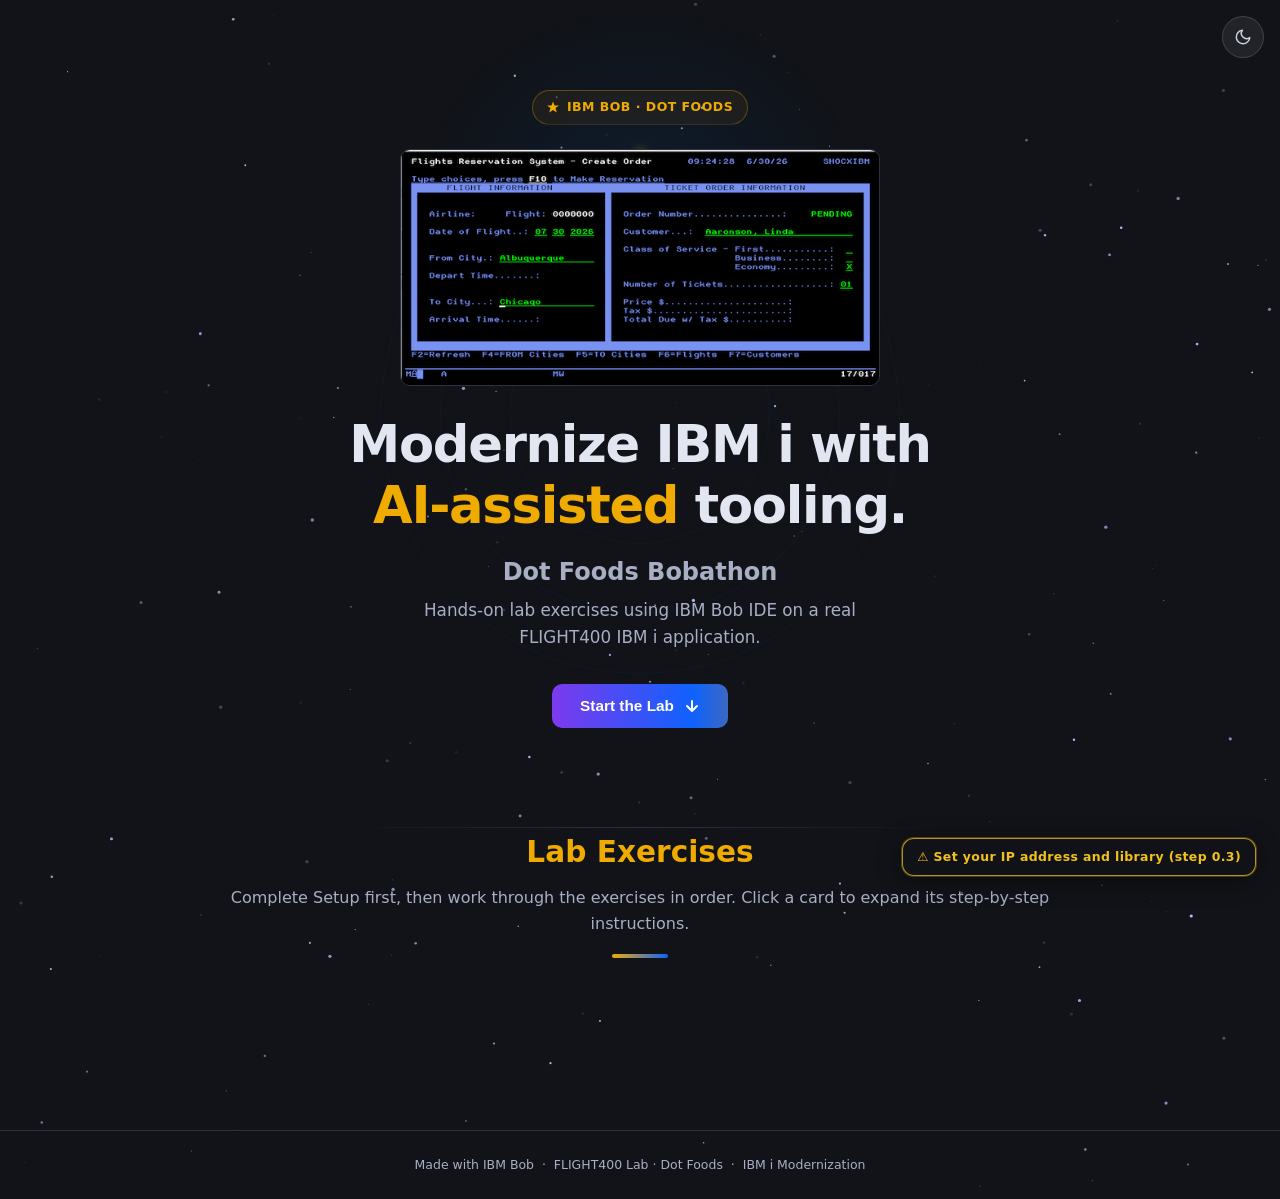
==== offline/index.html @ 40751992 "Add offline copy of the lab guide with build-offline.py and README instructions" ====
<!DOCTYPE html>
<html lang="en" data-theme="dark">
<head>
<meta charset="UTF-8" />
<meta name="viewport" content="width=device-width, initial-scale=1.0" />
<title>FLIGHT400 Lab · Dot Foods</title>
<link rel="icon" type="image/png" href="[data-uri]" />
<style>
*, *::before, *::after { box-sizing: border-box; margin: 0; padding: 0; }

:root {
  --primary:   #0F62FE;
  --accent:    #F0AB00;
  --ibm-blue:  #0F62FE;
  --bg:        #111318;
  --surface:   #1c1f26;
  --border:    #2e3140;
  --text:      #e2e6f0;
  --muted:     #a8afc4;
  --radius:    16px;

  /* ── Per-track colors (Setup + 7 exercises) ── */
  --c0: #0057B8;  /* Setup  — IBM Blue      */
  --c1: #0e7490;  /* Ex 1   — Teal          */
  --c2: #1a7a4a;  /* Ex 2   — Green         */
  --c3: #c2790a;  /* Ex 3   — Amber         */
  --c4: #c2120a;  /* Ex 4   — Red           */
  --c5: #7c3aed;  /* Ex 5   — Indigo        */
  --c6: #be185d;  /* Ex 6   — Pink          */
  --c7: #c2550a;  /* Ex 7   — Orange        */

  /* ── Per-track glow ── */
  --glow-0: rgba(0,87,184,0.18);       --glow-0-shadow: rgba(0,87,184,0.12);
  --glow-1: rgba(14,116,144,0.18);     --glow-1-shadow: rgba(14,116,144,0.12);
  --glow-2: rgba(26,122,74,0.18);      --glow-2-shadow: rgba(26,122,74,0.12);
  --glow-3: rgba(194,121,10,0.18);     --glow-3-shadow: rgba(194,121,10,0.12);
  --glow-4: rgba(194,18,10,0.18);      --glow-4-shadow: rgba(194,18,10,0.12);
  --glow-5: rgba(124,58,237,0.18);     --glow-5-shadow: rgba(124,58,237,0.12);
  --glow-6: rgba(190,24,93,0.18);      --glow-6-shadow: rgba(190,24,93,0.12);
  --glow-7: rgba(194,85,10,0.18);      --glow-7-shadow: rgba(194,85,10,0.12);

  /* ── Surface & glass ── */
  --surface-glass: rgba(28,31,38,0.72);
  --border-subtle: rgba(255,255,255,0.06);

  /* ── Theme toggle ── */
  --toggle-bg:     rgba(255,255,255,0.07);
  --toggle-border: rgba(255,255,255,0.14);
  --toggle-color:  #c8cfe0;

  /* ── Typography ── */
  --font-sans: 'Inter', -apple-system, 'Segoe UI', system-ui, sans-serif;
  --font-mono: 'JetBrains Mono', 'Fira Code', 'Cascadia Code', monospace;

  /* ── Motion ── */
  --ease-premium:   cubic-bezier(0.05, 0.7, 0.1, 1);
  --ease-spring:    cubic-bezier(0.34, 1.56, 0.64, 1);
  --ease-gentle:    cubic-bezier(0.4, 0, 0.2, 1);
  --ease-out:       cubic-bezier(0.0, 0, 0.2, 1);
  --ease-in:        cubic-bezier(0.4, 0, 1, 1);
}

/* ── LIGHT THEME ── */
[data-theme="light"] {
  --bg:        #f4f6fb;
  --surface:   #ffffff;
  --border:    #d4d9e8;
  --text:      #111318;
  --muted:     #6b7494;

  --glow-0-shadow: rgba(0,87,184,0.08);
  --glow-1-shadow: rgba(14,116,144,0.08);
  --glow-2-shadow: rgba(26,122,74,0.08);
  --glow-3-shadow: rgba(194,121,10,0.08);
  --glow-4-shadow: rgba(194,18,10,0.08);
  --glow-5-shadow: rgba(124,58,237,0.08);
  --glow-6-shadow: rgba(190,24,93,0.08);
  --glow-7-shadow: rgba(194,85,10,0.08);

  --surface-glass: rgba(255,255,255,0.80);
  --border-subtle: rgba(0,0,0,0.06);
  --toggle-bg:     rgba(0,0,0,0.06);
  --toggle-border: rgba(0,0,0,0.14);
  --toggle-color:  #444c6a;
}

[data-theme="light"] body { background: var(--bg); }

[data-theme="light"] #stars-canvas { opacity: 0 !important; animation: none; }

[data-theme="light"] .hero::before {
  background:
    radial-gradient(ellipse 55% 45% at 50% 40%, rgba(0,87,184,0.07), transparent 70%),
    radial-gradient(ellipse 40% 30% at 60% 60%, rgba(15,98,254,0.04), transparent 60%);
}

[data-theme="light"] .bubble-card {
  background: linear-gradient(150deg, #ffffff 0%, #f0f3fa 100%);
  box-shadow: 0 2px 16px rgba(0,0,0,0.08);
}

[data-theme="light"] .use-case { background: #f8f9fd; }
[data-theme="light"] .use-case-header:hover { background: #eef1f8; }
[data-theme="light"] .mode-step { background: #f4f6fb; }
[data-theme="light"] .step-prompt { background: #e8edf8; }
[data-theme="light"] .step-prompt pre { color: #2a3a6a; }
[data-theme="light"] .code-block { background: #e8edf8; border-color: rgba(0,87,184,0.15); }
[data-theme="light"] .code-block pre { color: #2a3a6a; }
[data-theme="light"] .copy-btn { background: rgba(0,0,0,0.07); border-color: rgba(0,0,0,0.14); color: #111318; }
[data-theme="light"] .copy-btn:hover { background: rgba(0,0,0,0.13); }
[data-theme="light"] .ntb-modal { background: #ffffff; border-color: rgba(0,0,0,0.10); }
[data-theme="light"] .ntb-action-card { background: #f4f6fb; }
[data-theme="light"] .ntb-screenshot-box { background: #f4f6fb; }
[data-theme="light"] .ntb-screenshot-box .ntb-ss-caption { background: #eef1f8; color: var(--muted); }
[data-theme="light"] .global-footer { background: rgba(244,246,251,0.92); }
[data-theme="light"] .student-badge { background: rgba(255,255,255,0.92); box-shadow: 0 4px 24px rgba(0,0,0,0.12), 0 0 0 1px rgba(15,98,254,0.15); }

html { scroll-behavior: smooth; }

body {
  font-family: var(--font-sans);
  background: var(--bg);
  color: var(--text);
  min-height: 100dvh;
  font-size: 18px;
  line-height: 1.65;
  -webkit-font-smoothing: antialiased;
  -moz-osx-font-smoothing: grayscale;
}

/* Clip horizontal overflow on html — this does NOT create a containing block
   for position:fixed (unlike body or any other element), so Firefox & Safari fixed
   elements work correctly. */
html { overflow-x: hidden; }

pre, code, kbd, samp {
  font-family: var(--font-mono);
  font-size: 0.82em;
}

/* ── STARFIELD ── */
#stars-canvas {
  position: fixed; inset: 0;
  pointer-events: none; z-index: 0;
  animation: starfield-fade 8s var(--ease-gentle) infinite alternate;
}
@keyframes starfield-fade {
  from { opacity: 0.35; }
  to   { opacity: 0.55; }
}

/* ── HERO ── */
.hero {
  position: relative; z-index: 1;
  text-align: center;
  padding: 90px 24px 100px;
  max-width: 720px;
  margin: 0 auto;
}
.hero::after {
  content: '';
  position: absolute;
  bottom: 0; left: 50%;
  transform: translateX(-50%);
  width: min(600px, 90%); height: 1px;
  background: linear-gradient(90deg, transparent, var(--border), transparent);
}
.hero::before {
  content: '';
  position: absolute;
  top: -40px; left: 50%; transform: translateX(-50%);
  width: 560px; height: 560px;
  background:
    radial-gradient(ellipse 55% 45% at 50% 40%, rgba(0,87,184,0.13), transparent 70%),
    radial-gradient(ellipse 40% 30% at 60% 60%, rgba(15,98,254,0.07), transparent 60%);
  pointer-events: none;
}

/* Orbit rings */
.hero-orbit {
  position: absolute; border-radius: 50%;
  border: 1px solid rgba(0,87,184,0.10);
  pointer-events: none;
  animation: orb-spin 18s linear infinite;
  top: 50%; left: 50%; transform: translate(-50%,-50%);
}
.hero-orbit:nth-child(1) { width: 260px; height: 260px; animation-duration: 18s; }
.hero-orbit:nth-child(2) { width: 400px; height: 400px; animation-duration: 28s; animation-direction: reverse; }
.hero-orbit:nth-child(3) { width: 520px; height: 520px; animation-duration: 40s; }
@keyframes orb-spin { to { transform: translate(-50%,-50%) rotate(360deg); } }

.orbit-satellite {
  position: absolute;
  top: 50%; left: 50%;
  width: 520px; height: 520px;
  margin-left: -260px; margin-top: -260px;
  border-radius: 50%; pointer-events: none;
  animation: orb-spin 40s linear infinite;
}
.orbit-satellite::after {
  content: '';
  position: absolute;
  top: -3px; left: 50%; transform: translateX(-50%);
  width: 6px; height: 6px; border-radius: 50%;
  background: rgba(240,171,0,0.7);
  box-shadow: 0 0 8px 2px rgba(240,171,0,0.4);
}

/* Hero badge pill */
.hero-badge {
  display: inline-flex; align-items: center; gap: 8px;
  border: 1px solid rgba(240,171,0,0.3);
  background: rgba(240,171,0,0.06);
  border-radius: 20px; padding: 6px 14px;
  font-size: 0.78rem; font-weight: 600; color: var(--accent);
  letter-spacing: 0.04em; text-transform: uppercase;
  margin-bottom: 24px;
  clip-path: inset(0 100% 0 0);
  animation: badge-wipe 0.65s var(--ease-premium) 0.1s forwards;
}
@keyframes badge-wipe { to { clip-path: inset(0 0% 0 0); } }

.hero-app-screenshot {
  display: block;
  max-width: min(480px, 90%);
  width: 100%;
  margin: 0 auto 28px;
  border-radius: 10px;
  border: 1px solid var(--border);
  opacity: 0;
  animation: screenshot-fade 0.7s var(--ease-gentle) 0.15s forwards;
}
@keyframes screenshot-fade {
  to { opacity: 1; }
}

.hero h1 {
  font-size: clamp(2rem, 5vw, 3.2rem);
  font-weight: 900; line-height: 1.18;
  letter-spacing: -0.025em; margin-bottom: 18px;
}
.hero h1 .word-mask {
  display: inline-block; overflow: hidden;
  vertical-align: bottom;
  padding-bottom: 0.05em; margin-bottom: -0.05em;
}
.hero h1 .word-inner {
  display: inline-block;
  transform: translateY(110%); opacity: 0;
  animation: word-rise 0.55s var(--ease-premium) both;
  animation-delay: var(--d, 0ms);
}
@keyframes word-rise { to { transform: translateY(0); opacity: 1; } }
.hero h1 .word-gold { color: var(--accent); }

.hero p {
  font-size: 1.05rem; color: var(--muted);
  max-width: 520px; margin: 0 auto 32px;
  opacity: 0;
  animation: hero-fade-up 0.6s var(--ease-premium) 0.55s forwards;
}

.hero-cta {
  display: inline-flex; align-items: center; gap: 10px;
  background: linear-gradient(270deg, #7c3aed, #0057B8, #1a7a4a, #c2790a, #0F62FE, #7c3aed);
  background-size: 400% 400%;
  color: #fff; border: none; border-radius: 10px;
  padding: 13px 28px;
  font-size: 0.96rem; font-weight: 700; cursor: pointer;
  opacity: 0;
  animation:
    hero-fade-up 0.6s var(--ease-premium) 0.9s forwards,
    wave-shift   6s linear 1.5s infinite;
  transition: box-shadow 200ms var(--ease-out), transform 120ms var(--ease-out), filter 200ms var(--ease-out);
  position: relative; z-index: 2;
}
.hero-cta:hover { filter: brightness(1.15); box-shadow: 0 0 0 4px rgba(15,98,254,0.28), 0 8px 32px rgba(0,87,184,0.30); }
.hero-cta:active { transform: scale(0.97); }

.hero-pill-row {
  display: flex; align-items: center; justify-content: center;
  gap: 16px; flex-wrap: wrap;
  margin-top: 20px; margin-bottom: 24px;
  opacity: 0;
  animation: hero-fade-up 0.6s var(--ease-premium) 0.65s forwards;
}

@keyframes wave-shift {
  0%   { background-position: 0%   50%; }
  50%  { background-position: 100% 50%; }
  100% { background-position: 0%   50%; }
}
@keyframes hero-fade-up {
  from { opacity: 0; transform: translateY(10px); }
  to   { opacity: 1; transform: translateY(0); }
}

/* Hero pill buttons */
.new-to-bob-btn {
  display: inline-flex; align-items: center; gap: 8px;
  background: transparent;
  border: 1.5px solid rgba(240,171,0,0.45);
  color: var(--accent);
  font-size: 0.88rem; font-weight: 600;
  padding: 12px 28px; border-radius: 100px;
  cursor: pointer; min-height: 44px;
  opacity: 0;
  animation: hero-fade-up 560ms var(--ease-premium) 800ms forwards;
  transition: background 180ms var(--ease-out), border-color 180ms var(--ease-out);
  position: relative; z-index: 2;
}
.new-to-bob-btn:hover { background: rgba(240,171,0,0.10); border-color: var(--accent); }

.marketplace-btn {
  display: inline-flex; align-items: center; gap: 8px;
  background: transparent;
  border: 1.5px solid rgba(124,58,237,0.45);
  color: #c084fc;
  font-size: 0.88rem; font-weight: 600;
  padding: 12px 28px; border-radius: 100px;
  cursor: pointer; min-height: 44px; text-decoration: none;
  opacity: 0;
  animation: hero-fade-up 560ms var(--ease-premium) 800ms forwards;
  transition: background 180ms var(--ease-out), border-color 180ms var(--ease-out);
  position: relative; z-index: 2;
}
.marketplace-btn:hover { background: rgba(124,58,237,0.12); border-color: #c084fc; }

/* ── SCROLL SECTION ── */
.scroll-section {
  position: relative; z-index: 1;
  max-width: 960px; margin: 0 auto;
  padding: 0 20px 108px;
}

.section-intro {
  text-align: center; margin-bottom: 64px;
  opacity: 0; transform: translateY(24px);
  animation: section-reveal 600ms var(--ease-premium) 400ms forwards;
}
@keyframes section-reveal { to { opacity: 1; transform: translateY(0); } }
.section-intro h2 { font-size: 1.85rem; font-weight: 800; color: var(--accent); }
.section-intro p  { color: var(--muted); margin-top: 8px; font-size: 1rem; }
.divider {
  width: 56px; height: 4px;
  background: linear-gradient(90deg, var(--accent), var(--ibm-blue));
  border-radius: 4px; margin: 16px auto 0;
}

/* ── BUBBLE TRACK CARDS ── */
.tracks-stream { display: flex; flex-direction: column; gap: 28px; }

.bubble-card {
  background: linear-gradient(150deg, var(--surface) 0%, #1a1d24 100%);
  border-radius: 24px;
  border: 1.5px solid var(--border);
  border-left: 5px solid var(--border);
  padding: 0; overflow: hidden; cursor: pointer;
  box-shadow: 0 4px 24px rgba(0,0,0,0.38);
  opacity: 0; transform: translateY(20px) scale(0.98);
  transition:
    opacity      420ms var(--ease-spring),
    transform    420ms var(--ease-spring),
    box-shadow   220ms var(--ease-out),
    border-color 500ms var(--ease-premium);
  position: relative;
}

/* ── ADDITIONAL EXERCISES GROUP (collapsed by default) ── */
.extra-toggle {
  display: flex; align-items: center; justify-content: space-between; gap: 16px;
  width: 100%; padding: 18px 24px; cursor: pointer;
  background: var(--surface); color: var(--text);
  border: 1.5px solid var(--border); border-radius: 24px;
  font: inherit; font-size: 1.1rem; font-weight: 800; text-align: left;
  transition: border-color 250ms var(--ease-out), box-shadow 220ms var(--ease-out);
}
.extra-toggle:hover { border-color: var(--accent); }
.extra-group.extra-open .card-chevron { transform: rotate(180deg); border-color: var(--accent); color: var(--accent); }
.extra-group.extra-open .card-chevron::before { transform: scale(1); }
.extra-body { display: grid; grid-template-rows: 0fr; transition: grid-template-rows 450ms var(--ease-gentle); }
.extra-group.extra-open .extra-body { grid-template-rows: 1fr; }
.extra-body-inner { overflow: hidden; min-height: 0; display: flex; flex-direction: column; gap: 28px; }
.extra-group.extra-open .extra-body-inner { padding-top: 28px; }
[data-theme="light"] .extra-toggle { background: #ffffff; }

.bubble-card.bubble-in { opacity: 1; transform: translateY(0) scale(1); }

.bubble-card.track-0.bubble-in { border-left-color: var(--c0); }
.bubble-card.track-1.bubble-in { border-left-color: var(--c1); }
.bubble-card.track-2.bubble-in { border-left-color: var(--c2); }
.bubble-card.track-3.bubble-in { border-left-color: var(--c3); }
.bubble-card.track-4.bubble-in { border-left-color: var(--c4); }
.bubble-card.track-5.bubble-in { border-left-color: var(--c5); }
.bubble-card.track-6.bubble-in { border-left-color: var(--c6); }
.bubble-card.track-7.bubble-in { border-left-color: var(--c7); }

.bubble-card:not(.open):hover {
  transform: translateY(-4px) scale(1);
  transition: box-shadow 220ms var(--ease-out), transform 220ms var(--ease-out);
}
.bubble-card.track-0:not(.open):hover { box-shadow: 0 0 0 1px var(--glow-0), 0 12px 40px var(--glow-0-shadow), 0 4px 24px rgba(0,0,0,0.45); }
.bubble-card.track-1:not(.open):hover { box-shadow: 0 0 0 1px var(--glow-1), 0 12px 40px var(--glow-1-shadow), 0 4px 24px rgba(0,0,0,0.45); }
.bubble-card.track-2:not(.open):hover { box-shadow: 0 0 0 1px var(--glow-2), 0 12px 40px var(--glow-2-shadow), 0 4px 24px rgba(0,0,0,0.45); }
.bubble-card.track-3:not(.open):hover { box-shadow: 0 0 0 1px var(--glow-3), 0 12px 40px var(--glow-3-shadow), 0 4px 24px rgba(0,0,0,0.45); }
.bubble-card.track-4:not(.open):hover { box-shadow: 0 0 0 1px var(--glow-4), 0 12px 40px var(--glow-4-shadow), 0 4px 24px rgba(0,0,0,0.45); }
.bubble-card.track-5:not(.open):hover { box-shadow: 0 0 0 1px var(--glow-5), 0 12px 40px var(--glow-5-shadow), 0 4px 24px rgba(0,0,0,0.45); }
.bubble-card.track-6:not(.open):hover { box-shadow: 0 0 0 1px var(--glow-6), 0 12px 40px var(--glow-6-shadow), 0 4px 24px rgba(0,0,0,0.45); }
.bubble-card.track-7:not(.open):hover { box-shadow: 0 0 0 1px var(--glow-7), 0 12px 40px var(--glow-7-shadow), 0 4px 24px rgba(0,0,0,0.45); }

.bubble-card.open { cursor: default; transform: none; box-shadow: 0 4px 24px rgba(0,0,0,0.38); }

.card-summary {
  display: flex; align-items: center; gap: 20px;
  padding: 28px 28px 28px 26px; min-height: 44px;
}

.card-icon {
  width: 68px; height: 68px; border-radius: 18px;
  display: flex; align-items: center; justify-content: center; flex-shrink: 0;
  transition: transform 350ms var(--ease-spring), box-shadow 300ms var(--ease-out);
}
.bubble-card.open .card-icon { transform: scale(1.1); }
.track-0 .card-icon { background: rgba(0,87,184,0.18);    box-shadow: inset 0 0 0 1px rgba(0,87,184,0.25);    }
.track-1 .card-icon { background: rgba(14,116,144,0.18);  box-shadow: inset 0 0 0 1px rgba(14,116,144,0.25);  }
.track-2 .card-icon { background: rgba(26,122,74,0.16);   box-shadow: inset 0 0 0 1px rgba(26,122,74,0.22);   }
.track-3 .card-icon { background: rgba(194,121,10,0.18);  box-shadow: inset 0 0 0 1px rgba(194,121,10,0.25);  }
.track-4 .card-icon { background: rgba(194,18,10,0.18);   box-shadow: inset 0 0 0 1px rgba(194,18,10,0.25);   }
.track-5 .card-icon { background: rgba(124,58,237,0.18);  box-shadow: inset 0 0 0 1px rgba(124,58,237,0.25);  }
.track-6 .card-icon { background: rgba(190,24,93,0.18);   box-shadow: inset 0 0 0 1px rgba(190,24,93,0.25);   }
.track-7 .card-icon { background: rgba(180,83,9,0.18);    box-shadow: inset 0 0 0 1px rgba(180,83,9,0.25);    }
.card-icon svg { width: 30px; height: 30px; display: block; }

.card-text { flex: 1; min-width: 0; }
.card-label {
  font-size: 0.7rem; font-weight: 700;
  letter-spacing: 0.12em; text-transform: uppercase;
  color: var(--muted); margin-bottom: 4px;
}
.track-0 .card-label { color: var(--c0); }
.track-1 .card-label { color: var(--c1); }
.track-2 .card-label { color: var(--c2); }
.track-3 .card-label { color: var(--c3); }
.track-4 .card-label { color: var(--c4); }
.track-5 .card-label { color: var(--c5); }
.track-6 .card-label { color: var(--c6); }
.track-7 .card-label { color: var(--c7); }

.card-title { font-size: 1.2rem; font-weight: 800; color: var(--text); margin-bottom: 6px; line-height: 1.3; }
.card-desc  { font-size: 0.88rem; color: var(--muted); line-height: 1.6; }
.card-desc.card-desc-alert { color: #d1242f; font-weight: 600; margin-top: 6px; }


.card-meta { margin-top: 12px; display: flex; gap: 6px; flex-wrap: wrap; }
.card-tag {
  display: inline-flex; align-items: center;
  font-size: 0.72rem; font-weight: 600;
  padding: 3px 10px; border-radius: 100px;
  border: 1px solid var(--border);
  color: var(--muted); background: rgba(255,255,255,0.04);
  letter-spacing: 0.02em; line-height: 1.6;
}
.track-0 .card-tag { border-color: rgba(0,87,184,0.40);    color: #7db3f5; background: rgba(0,87,184,0.10);    }
.track-1 .card-tag { border-color: rgba(14,116,144,0.40);  color: #67d2ef; background: rgba(14,116,144,0.10);  }
.track-2 .card-tag { border-color: rgba(26,122,74,0.40);   color: #5ec98a; background: rgba(26,122,74,0.10);   }
.track-3 .card-tag { border-color: rgba(194,121,10,0.40);  color: #f5b84a; background: rgba(194,121,10,0.10);  }
.track-4 .card-tag { border-color: rgba(194,18,10,0.40);   color: #f87171; background: rgba(194,18,10,0.10);   }
.track-5 .card-tag { border-color: rgba(124,58,237,0.40);  color: #b49dfa; background: rgba(124,58,237,0.10);  }
.track-6 .card-tag { border-color: rgba(190,24,93,0.40);   color: #f472b6; background: rgba(190,24,93,0.10);   }
.track-7 .card-tag { border-color: rgba(180,83,9,0.40);    color: #fbbf24; background: rgba(180,83,9,0.10);    }

.card-chevron {
  width: 40px; height: 40px; flex-shrink: 0;
  border-radius: 50%; border: 1.5px solid var(--border);
  display: flex; align-items: center; justify-content: center;
  color: var(--muted); position: relative; overflow: hidden;
  transition: transform 300ms var(--ease-gentle), border-color 250ms var(--ease-out), color 250ms var(--ease-out);
}
.card-chevron::before {
  content: ''; position: absolute; inset: 0; border-radius: 50%;
  background: rgba(240,171,0,0.15); transform: scale(0);
  transition: transform 300ms var(--ease-spring);
}
.card-chevron svg { width: 16px; height: 16px; display: block; position: relative; z-index: 1; }
.bubble-card.open .card-chevron { transform: rotate(180deg); border-color: var(--accent); color: var(--accent); }
.bubble-card.open .card-chevron::before { transform: scale(1); }

.card-detail { max-height: 0; overflow: hidden; transition: max-height 450ms var(--ease-gentle); }
.bubble-card.open .card-detail { max-height: 9999px; }

.card-detail-inner {
  border-top: 1px solid var(--border);
  padding: 28px 28px 28px 24px;
}
.detail-intro { font-size: 0.98rem; color: var(--muted); line-height: 1.7; margin-bottom: 24px; }

/* ── USE CASES ── */
.use-cases { display: flex; flex-direction: column; gap: 14px; }
.setup-section-label { font-size: 0.78rem; font-weight: 700; letter-spacing: 0.08em; text-transform: uppercase; color: var(--accent); padding: 6px 0 2px; border-top: 1px solid var(--border); margin-top: 0.5rem; }
.use-case {
  background: #14171f; border: 1px solid var(--border);
  border-radius: 14px; overflow: hidden;
  transition: border-color 250ms var(--ease-out);
}
.use-case.uc-open { border-color: var(--accent); }
.use-case-header {
  display: flex; align-items: center; gap: 12px;
  padding: 14px 16px; cursor: pointer; user-select: none;
  min-height: 48px;
  transition: background 200ms var(--ease-out);
}
.use-case-header:hover { background: #1e2130; }
.uc-title { font-size: 0.97rem; font-weight: 700; color: var(--text); flex: 1; line-height: 1.4; }
.uc-arrow { color: var(--muted); flex-shrink: 0; transition: transform 250ms var(--ease-gentle); }
.uc-arrow svg { width: 14px; height: 14px; display: block; }
.use-case.uc-open .uc-arrow { transform: rotate(180deg); }
.uc-body { display: grid; grid-template-rows: 0fr; transition: grid-template-rows 350ms var(--ease-premium); }
.use-case.uc-open .uc-body { grid-template-rows: 1fr; }
.uc-body-inner { overflow: hidden; min-height: 0; }
.uc-body-inner > * { padding: 0 16px 16px; }
.uc-desc { font-size: 0.92rem; color: var(--muted); line-height: 1.65; margin-bottom: 14px; }

/* ── MODE STEPS ── */
.mode-steps { margin-top: 14px; display: flex; flex-direction: column; gap: 10px; }
.mode-step {
  display: flex; gap: 14px; align-items: flex-start;
  background: #13161e; border: 1px solid var(--border);
  border-radius: 12px; padding: 14px 16px;
}
.step-num {
  width: 26px; height: 26px; border-radius: 50%;
  display: flex; align-items: center; justify-content: center;
  font-size: 0.72rem; font-weight: 800; flex-shrink: 0;
  color: white; margin-top: 1px;
}
.track-0 .step-num { background: var(--c0); }
.track-1 .step-num { background: var(--c1); }
.track-2 .step-num { background: var(--c2); }
.track-3 .step-num { background: var(--c3); }
.track-4 .step-num { background: var(--c4); }
.track-5 .step-num { background: var(--c5); }
.track-6 .step-num { background: var(--c6); }
.track-7 .step-num { background: var(--c7); }
.step-body { flex: 1; min-width: 0; }
.step-title { font-size: 1.0rem; font-weight: 700; color: var(--text); margin-bottom: 4px; line-height: 1.4; }
.step-desc  { font-size: 0.95rem; color: var(--muted); line-height: 1.65; margin-bottom: 10px; }
.step-desc:last-child { margin-bottom: 0; }

/* Bob mode pill — same class inline in text and at the top of a step */
.mode-pill {
  display: inline-flex; align-items: center;
  font-size: 0.72rem; font-weight: 700; line-height: 1.5;
  padding: 1px 9px; border-radius: 100px;
  border: 1px solid var(--mode-border); color: var(--mode-fg); background: var(--mode-bg);
  letter-spacing: 0.02em; white-space: nowrap; vertical-align: baseline;
}
.step-body > .mode-pill { display: flex; width: fit-content; margin-bottom: 6px; }
.use-case-header > .mode-pill { flex-shrink: 0; }
.card-meta > .mode-pill { padding: 3px 10px; font-weight: 600; line-height: 1.6; }
.mode-pill--developer { --mode-fg: #78a9ff; --mode-bg: rgba(15,98,254,0.14);  --mode-border: rgba(15,98,254,0.45); }
.mode-pill--database  { --mode-fg: #be95ff; --mode-bg: rgba(138,63,252,0.14); --mode-border: rgba(138,63,252,0.45); }
.mode-pill--agent     { --mode-fg: #a8b3c7; --mode-bg: rgba(111,123,145,0.16); --mode-border: rgba(111,123,145,0.50); }
[data-theme="light"] .mode-pill--developer { --mode-fg: #0043ce; --mode-bg: rgba(15,98,254,0.10);  --mode-border: rgba(15,98,254,0.40); }
[data-theme="light"] .mode-pill--database  { --mode-fg: #6929c4; --mode-bg: rgba(138,63,252,0.10); --mode-border: rgba(138,63,252,0.40); }
[data-theme="light"] .mode-pill--agent     { --mode-fg: #3d4757; --mode-bg: rgba(111,123,145,0.12); --mode-border: rgba(111,123,145,0.45); }

/* Step prompt box */
.step-prompt {
  background: #0d1b35; border-radius: 10px;
  padding: 12px 14px; position: relative; margin-top: 4px;
}
.step-prompt pre {
  color: #b8c8e8;
  font-size: 0.78rem;
  white-space: pre-wrap; word-break: break-word; line-height: 1.6;
  padding-right: 60px;
}
.step-prompt .copy-btn { top: 8px; right: 8px; }

/* Collapsible skill text */
.skill-details { margin-top: 10px; }
.skill-details summary {
  cursor: pointer; font-size: 0.85rem; font-weight: 600;
  color: var(--accent); padding: 6px 0; list-style-position: inside;
}
.skill-details summary:hover { text-decoration: underline; }
.skill-details .step-prompt pre { max-height: 360px; overflow: auto; }

/* Copy button */
.copy-btn {
  position: absolute; top: 10px; right: 10px;
  background: rgba(255,255,255,0.08);
  border: 1px solid rgba(255,255,255,0.16);
  color: white; font-size: 0.7rem; font-weight: 600;
  letter-spacing: 0.04em;
  padding: 6px 14px; border-radius: 8px;
  cursor: pointer; min-height: 32px; min-width: 44px;
  transition: background 150ms var(--ease-out), transform 100ms var(--ease-out);
}
.copy-btn:hover { background: rgba(255,255,255,0.18); }
.copy-btn:active { transform: scale(0.94); }
.copy-btn.copied { background: #1a7a4a; border-color: #1a7a4a; animation: copy-bounce 300ms var(--ease-spring) forwards; }
@keyframes copy-bounce {
  0%   { transform: scale(0.94); }
  60%  { transform: scale(1.02); }
  100% { transform: scale(1.0);  }
}

/* Info boxes / blockquotes */
.info-box {
  margin-top: 12px;
  background: rgba(15,98,254,0.06);
  border: 1px solid rgba(15,98,254,0.25);
  border-radius: 10px; padding: 12px 16px;
  font-size: 0.92rem; color: var(--muted); line-height: 1.6;
}
.info-box strong { color: var(--text); }
.warn-box {
  margin-top: 12px;
  background: rgba(194,121,10,0.06);
  border: 1px solid rgba(194,121,10,0.25);
  border-radius: 10px; padding: 12px 16px;
  font-size: 0.92rem; color: var(--muted); line-height: 1.6;
}

/* Expected findings list (exercise 5b) */
.findings-list {
  margin: 8px 0 0;
  padding-bottom: 0;
  list-style: none;
  display: flex;
  flex-direction: column;
  gap: 6px;
}
.findings-list li {
  font-size: 0.92rem;
  line-height: 1.6;
  padding: 8px 12px;
  border-radius: 8px;
  border-left: 3px solid transparent;
}
.finding-error {
  background: rgba(220,53,53,0.07);
  border-left-color: rgba(220,53,53,0.55);
  color: var(--muted);
}
.finding-warn {
  background: rgba(194,121,10,0.06);
  border-left-color: rgba(194,121,10,0.45);
  color: var(--muted);
}
.finding-ok {
  background: rgba(33,128,80,0.07);
  border-left-color: rgba(33,128,80,0.45);
  color: var(--muted);
}
.finding-tip {
  background: rgba(15,98,254,0.06);
  border-left-color: rgba(15,98,254,0.30);
  color: var(--muted);
}

/* Step screenshot */
.step-screenshot {
  margin-top: 10px; margin-bottom: 10px; border: 1px solid #2e3a55;
  border-radius: 8px; overflow: hidden; max-width: 520px;
}
.step-screenshot img { display: block; width: 100%; height: auto; cursor: zoom-in; }

/* Screenshot lightbox (click a screenshot to expand) */
.img-lightbox {
  display: none; position: fixed; inset: 0; z-index: 10000;
  background: rgba(0,0,0,0.88);
  align-items: center; justify-content: center; padding: 56px 24px 24px;
}
.img-lightbox.active { display: flex; }
.img-lightbox-img {
  max-width: 100%; max-height: 100%; object-fit: contain;
  border-radius: 8px; background: #fff; cursor: default;
}
.img-lightbox-close {
  position: absolute; top: 14px; right: 18px;
  background: var(--primary); color: #fff; border: 0; border-radius: 8px;
  padding: 8px 16px; font: inherit; font-weight: 600; font-size: 0.95rem; cursor: pointer;
}
.img-lightbox-close:hover { background: #0043ce; }
.img-lightbox-close:focus-visible { outline: 3px solid var(--accent); outline-offset: 2px; }
.step-screenshot-caption {
  font-size: 0.72rem; color: var(--muted);
  background: #1c2236; padding: 5px 10px;
  text-align: center; border-top: 1px solid var(--border);
}

/* Shared spacing / layout classes (replace one-off inline styles) */
.mt-s { margin-top: 0.5rem; }
.mt-m { margin-top: 0.75rem; }
.mt-l { margin-top: 1rem; }
.mb-s { margin-bottom: 0.5rem; }
.mb-m { margin-bottom: 0.75rem; }
.mb-l { margin-bottom: 1rem; }
.step-screenshot--sm { max-width: 480px; }
.step-screenshot--xs { max-width: 348px; }
.card-detail a { color: var(--ibm-blue); }
.detail-list {
  margin: 0.5rem 0 0.75rem 1.25rem; padding: 0;
  font-size: 0.93rem; line-height: 1.7; color: var(--muted);
}
.detail-list strong { color: var(--text); }

/* Table styles */
.data-table {
  width: 100%; border-collapse: collapse;
  font-size: 0.82rem; margin-top: 12px; margin-bottom: 4px;
  border: 1px solid var(--border); border-radius: 8px;
  overflow: hidden;
}
.data-table th {
  background: #1a1d26; color: var(--muted);
  font-size: 0.72rem; font-weight: 700;
  letter-spacing: 0.06em; text-transform: uppercase;
  padding: 8px 12px; border-bottom: 1px solid var(--border);
  text-align: left;
}
.data-table td {
  padding: 7px 12px; border-bottom: 1px solid var(--border);
  color: var(--text); font-variant-numeric: tabular-nums;
}
.data-table tr:last-child td { border-bottom: none; }
.data-table tbody tr { cursor: pointer; transition: background 150ms var(--ease-out); }
.data-table tbody tr:hover td { background: rgba(255,255,255,0.04); }
.data-table tbody tr.attendee-selected td { background: rgba(15,98,254,0.12); }
.data-table tbody tr.attendee-selected td:first-child { border-left: 3px solid var(--ibm-blue); padding-left: 9px; }

/* Server IP address field (Setup 0.3) */
.server-ip-field { margin: 4px 0 14px; max-width: 360px; }
.server-ip-field label { display: block; font-size: 0.82rem; font-weight: 700; color: var(--text); margin-bottom: 6px; }
.server-ip-field input {
  width: 100%; padding: 9px 12px; font: inherit; font-family: var(--font-mono);
  color: var(--text); background: var(--surface);
  border: 1px solid var(--border); border-radius: 8px;
}
.server-ip-field input:focus-visible { outline: 3px solid var(--accent); outline-offset: 2px; border-color: var(--ibm-blue); }
.server-ip-msg { min-height: 1.2em; margin-top: 4px; font-size: 0.78rem; color: #d1242f; }

.data-table code { color: #7db3f5; }

/* SQL / code block */
.code-block {
  background: #0d1120; border-radius: 10px;
  padding: 14px 16px; margin-top: 10px;
  border: 1px solid rgba(0,87,184,0.20);
  overflow-x: auto;
}
.code-block pre {
  color: #b8c8e8; font-size: 0.78rem;
  white-space: pre; line-height: 1.6;
}

/* ── NTB MODAL ── */
.ntb-overlay {
  display: none; position: fixed; inset: 0;
  background: rgba(0,0,0,0.6);
  backdrop-filter: blur(8px) saturate(1.4);
  -webkit-backdrop-filter: blur(8px) saturate(1.4);
  z-index: 100; align-items: center; justify-content: center; padding: 20px;
}
.ntb-overlay.active { display: flex; }
.ntb-modal {
  background: #1c1f26;
  border: 1px solid rgba(255,255,255,0.08);
  border-bottom-color: rgba(0,0,0,0.4);
  border-radius: 24px; max-width: 540px; width: 100%;
  position: relative; overflow: hidden;
  animation: modal-pop 400ms var(--ease-spring) both;
  box-shadow: 0 24px 64px rgba(0,0,0,0.55);
}
@keyframes modal-pop {
  from { opacity: 0; transform: scale(0.96) translateY(12px); }
  to   { opacity: 1; transform: scale(1)    translateY(0);    }
}
.ntb-tabs { display: flex; border-bottom: 1px solid var(--border); }
.ntb-tab {
  flex: 1; display: flex; align-items: center; justify-content: center; gap: 7px;
  padding: 14px 16px;
  font-size: 0.78rem; font-weight: 700; letter-spacing: 0.04em;
  color: var(--muted); cursor: pointer; user-select: none;
  border: none; background: none;
  transition: color 200ms var(--ease-out), background 200ms var(--ease-out);
  position: relative;
}
.ntb-tab::after {
  content: ''; position: absolute; bottom: -1px; left: 16px; right: 16px;
  height: 2px; border-radius: 2px 2px 0 0; background: var(--ibm-blue);
  transform: scaleX(0); transition: transform 250ms var(--ease-spring);
}
.ntb-tab.ntb-tab-active { color: var(--text); background: rgba(255,255,255,0.03); }
.ntb-tab.ntb-tab-active::after { transform: scaleX(1); }
.ntb-tab .ntb-tab-num {
  width: 20px; height: 20px; border-radius: 50%;
  display: flex; align-items: center; justify-content: center;
  font-size: 0.68rem; font-weight: 800;
  background: var(--border); color: var(--muted);
  transition: background 200ms var(--ease-out), color 200ms var(--ease-out); flex-shrink: 0;
}
.ntb-tab.ntb-tab-active .ntb-tab-num { background: var(--ibm-blue); color: #fff; }
.ntb-tab.ntb-tab-done .ntb-tab-num   { background: #1a7a4a; color: #fff; }
.ntb-panels { position: relative; }
.ntb-panel { padding: 28px 28px 24px; display: none; }
.ntb-panel.ntb-panel-active { display: block; }
.ntb-close {
  position: absolute; top: 14px; right: 16px;
  background: rgba(255,255,255,0.06); border: 1px solid rgba(255,255,255,0.10);
  color: var(--muted); cursor: pointer;
  width: 28px; height: 28px; border-radius: 8px;
  display: flex; align-items: center; justify-content: center; z-index: 10;
  transition: background 150ms var(--ease-out), color 150ms var(--ease-out), transform 200ms var(--ease-out);
}
.ntb-close:hover { background: rgba(255,255,255,0.12); color: var(--text); transform: rotate(90deg); }
.ntb-close svg { width: 12px; height: 12px; display: block; }
.ntb-panel h3 { font-size: 1.1rem; font-weight: 800; color: var(--text); margin-bottom: 6px; }
.ntb-panel .ntb-subtitle { font-size: 0.84rem; color: var(--muted); margin-bottom: 22px; line-height: 1.55; }
.ntb-action-cards { display: flex; flex-direction: column; gap: 10px; margin-bottom: 22px; }
.ntb-action-card {
  display: flex; align-items: center; gap: 14px;
  padding: 14px 16px; border-radius: 14px;
  border: 1px solid var(--border); background: #13161e;
  text-decoration: none;
  transition: border-color 200ms var(--ease-out), background 200ms var(--ease-out), transform 150ms var(--ease-out);
}
.ntb-action-card:hover { border-color: rgba(15,98,254,0.5); background: rgba(15,98,254,0.06); transform: translateY(-1px); }
.ntb-action-icon {
  width: 42px; height: 42px; border-radius: 12px;
  display: flex; align-items: center; justify-content: center; flex-shrink: 0;
}
.ntb-action-icon svg { width: 22px; height: 22px; display: block; }
.ntb-action-icon.icon-trial    { background: rgba(15,98,254,0.15);  border: 1px solid rgba(15,98,254,0.25); }
.ntb-action-icon.icon-download { background: rgba(26,122,74,0.15);  border: 1px solid rgba(26,122,74,0.25); }
.ntb-action-text { flex: 1; }
.ntb-action-title { font-size: 0.9rem; font-weight: 700; color: var(--text); margin-bottom: 2px; }
.ntb-action-desc  { font-size: 0.76rem; color: var(--muted); line-height: 1.4; }
.ntb-action-arrow { color: var(--muted); flex-shrink: 0; transition: transform 200ms var(--ease-spring), color 150ms var(--ease-out); }
.ntb-action-card:hover .ntb-action-arrow { transform: translateX(3px); color: var(--text); }
.ntb-action-card--static { cursor: default; }
.ntb-action-card--static:hover { border-color: var(--border); background: #13161e; transform: none; }
.ntb-action-arrow svg { width: 16px; height: 16px; display: block; }
.ntb-next-btn {
  display: flex; align-items: center; justify-content: center; gap: 8px;
  width: 100%; padding: 12px 24px;
  background: var(--ibm-blue); color: #fff;
  border: none; border-radius: 12px;
  font-size: 0.88rem; font-weight: 700; cursor: pointer;
  transition: background 180ms var(--ease-out), transform 120ms var(--ease-out), box-shadow 180ms var(--ease-out);
}
.ntb-next-btn:hover { background: #0047cc; box-shadow: 0 0 0 4px rgba(15,98,254,0.25); }
.ntb-next-btn svg { width: 14px; height: 14px; }
.ntb-section { margin-bottom: 20px; }
.ntb-section-label {
  font-size: 0.68rem; font-weight: 700; letter-spacing: 0.1em; text-transform: uppercase;
  color: var(--muted); margin-bottom: 10px;
}
.ntb-row { display: flex; gap: 12px; align-items: flex-start; margin-bottom: 10px; }
.ntb-icon-wrap {
  width: 36px; height: 36px; border-radius: 10px;
  background: rgba(15,98,254,0.15); border: 1px solid rgba(15,98,254,0.30);
  display: flex; align-items: center; justify-content: center; flex-shrink: 0;
}
.ntb-icon-wrap svg { width: 18px; height: 18px; display: block; }
.ntb-row-text { flex: 1; }
.ntb-row-title { font-size: 0.9rem; font-weight: 700; color: var(--text); margin-bottom: 3px; }
.ntb-row-desc  { font-size: 0.8rem; color: var(--muted); line-height: 1.55; }
.ntb-divider   { width: 100%; height: 1px; background: var(--border); margin: 18px 0; }
.ntb-screenshot-box {
  background: #13161e; border: 1px solid var(--border); border-radius: 12px; overflow: hidden; margin-top: 14px;
}
.ntb-screenshot-box img { display: block; width: 100%; height: auto; }
.ntb-screenshot-box .ntb-ss-caption {
  font-size: 0.72rem; color: var(--muted); background: #181b24; padding: 6px 12px;
  border-top: 1px solid var(--border); text-align: center;
}

/* ── THEME TOGGLE BUTTON ── */
.theme-toggle {
  position: fixed; top: 16px; right: 16px; z-index: 200;
  width: 42px; height: 42px; border-radius: 50%;
  display: flex; align-items: center; justify-content: center;
  background: var(--toggle-bg);
  border: 1px solid var(--toggle-border);
  color: var(--toggle-color);
  cursor: pointer;
  outline: none;
  -webkit-appearance: none;
  appearance: none;
  padding: 0;
  margin: 0;
  transition:
    background 200ms var(--ease-out),
    border-color 200ms var(--ease-out),
    color 200ms var(--ease-out),
    transform 200ms var(--ease-spring);
}
.theme-toggle:hover { transform: scale(1.1); background: var(--toggle-bg); filter: brightness(1.25); }
.theme-toggle:active { transform: scale(0.93); }
.theme-toggle svg { width: 18px; height: 18px; display: block; pointer-events: none; }
.theme-toggle .icon-sun  { display: none; }
.theme-toggle .icon-moon { display: block; }
[data-theme="light"] .theme-toggle .icon-sun  { display: block; }
[data-theme="light"] .theme-toggle .icon-moon { display: none; }

/* ── FOOTER ── */
footer {
  text-align: center; font-size: 0.78rem; color: var(--muted);
  border-top: 1px solid var(--border); padding: 24px 20px;
  position: relative; z-index: 1;
}

/* ── GLOBAL PROGRESS FOOTER ── */
.global-footer {
  position: fixed; bottom: 0; left: 0; right: 0; z-index: 50;
  background: rgba(17,19,24,0.92);
  backdrop-filter: blur(12px) saturate(1.4);
  -webkit-backdrop-filter: blur(12px) saturate(1.4);
  border-top: 1px solid var(--border);
  padding: 12px 24px 14px;
  transform: translateY(100%); opacity: 0;
  transition: transform 400ms var(--ease-spring), opacity 300ms var(--ease-out);
  pointer-events: none;
}
.global-footer.gf-visible { transform: translateY(0); opacity: 1; pointer-events: auto; }
.global-footer.gf-dismissing {
  transform: translateY(100%); opacity: 0;
  transition: transform 500ms var(--ease-in), opacity 350ms var(--ease-in);
}
.gf-inner { max-width: 960px; margin: 0 auto; display: flex; align-items: center; gap: 16px; }
.gf-left  { display: flex; flex-direction: column; gap: 2px; min-width: 120px; flex-shrink: 0; }
.gf-track-name { font-size: 0.78rem; font-weight: 700; color: var(--text); letter-spacing: 0.04em; text-transform: uppercase; }
.gf-step-hint  { font-size: 0.68rem; color: var(--muted); line-height: 1.3; }
.gf-bar-wrap   { flex: 1; height: 6px; background: var(--border); border-radius: 100px; overflow: hidden; }
.gf-bar { height: 100%; width: 0%; border-radius: 100px; background: var(--ibm-blue); transition: width 500ms var(--ease-premium), background 300ms var(--ease-out); }
.gf-count { font-size: 0.72rem; font-weight: 700; color: var(--muted); white-space: nowrap; flex-shrink: 0; font-variant-numeric: tabular-nums; min-width: 36px; text-align: right; }
/* ── STUDENT BADGE (fixed bottom-right) ── */
.student-badge {
  position: fixed; bottom: 24px; right: 24px; z-index: 60;
  transition: transform 350ms var(--ease-spring), opacity 250ms var(--ease-out), bottom 400ms var(--ease-spring);
  display: flex; align-items: center; gap: 10px;
  background: rgba(17,19,24,0.92);
  backdrop-filter: blur(12px) saturate(1.4);
  -webkit-backdrop-filter: blur(12px) saturate(1.4);
  border: 1px solid rgba(15,98,254,0.45);
  border-radius: 12px; padding: 10px 14px;
  box-shadow: 0 4px 24px rgba(0,0,0,0.45), 0 0 0 1px rgba(15,98,254,0.15);
  transform: translateY(12px); opacity: 0;
  transition: transform 350ms var(--ease-spring), opacity 250ms var(--ease-out);
  pointer-events: none;
}
.student-badge:not(.hidden) { transform: translateY(0); opacity: 1; pointer-events: auto; }
.student-badge.hidden { display: flex; transform: translateY(12px); opacity: 0; pointer-events: none; }
.student-badge-name {
  font-size: 0.78rem; font-weight: 700; color: #7db3f5;
  letter-spacing: 0.03em; white-space: nowrap; line-height: 1.3;
}
.student-badge-clear {
  background: rgba(255,255,255,0.07); border: 1px solid rgba(255,255,255,0.14);
  color: var(--muted); font-size: 0.68rem; font-weight: 700;
  width: 22px; height: 22px; border-radius: 6px; cursor: pointer;
  display: flex; align-items: center; justify-content: center; flex-shrink: 0;
  transition: background 150ms var(--ease-out), color 150ms var(--ease-out);
}
.student-badge-clear:hover { background: rgba(194,18,10,0.25); border-color: rgba(194,18,10,0.5); color: #f87171; }
.student-badge-name[role="button"] { cursor: pointer; }
.student-badge-name[role="button"]:focus-visible { outline: 3px solid var(--accent); outline-offset: 4px; border-radius: 4px; }
.student-badge.needs-choice {
  border-color: rgba(241,194,27,0.75);
  box-shadow: 0 4px 24px rgba(0,0,0,0.45), 0 0 0 1px rgba(241,194,27,0.35);
  animation: badge-attention 2.4s ease-in-out infinite;
}
.badge-flag { color: #f1c21b; font-weight: 800; }
[data-theme="light"] .student-badge.needs-choice { border-color: rgba(177,115,0,0.7); box-shadow: 0 4px 24px rgba(0,0,0,0.12), 0 0 0 1px rgba(177,115,0,0.3); }
[data-theme="light"] .badge-flag { color: #8a5300; }
@keyframes badge-attention {
  0%, 100% { transform: translateY(0); }
  50%      { transform: translateY(-4px); }
}
@media (prefers-reduced-motion: reduce) {
  .student-badge.needs-choice { animation: none; }
}


/* ── RESPONSIVE ── */
@media (max-width: 640px) {
  .hero { padding: 64px 20px 72px; }
  .hero h1 { font-size: clamp(1.7rem, 7vw, 2.4rem); }
  .card-summary { padding: 20px 18px; gap: 14px; }
  .card-icon { width: 52px; height: 52px; border-radius: 14px; }
  .card-detail-inner { padding: 20px 18px; }
  .hero-pill-row { gap: 10px; }
  .new-to-bob-btn, .marketplace-btn { padding: 10px 20px; font-size: 0.82rem; }
}

/* ── AGENDA BUTTON ── */
.agenda-btn {
  display: inline-flex; align-items: center; gap: 8px;
  background: transparent;
  border: 1.5px solid rgba(26,122,74,0.45);
  color: #4ade80;
  font-size: 0.88rem; font-weight: 600;
  padding: 12px 28px; border-radius: 100px;
  cursor: pointer; min-height: 44px;
  opacity: 0;
  animation: hero-fade-up 560ms var(--ease-premium) 800ms forwards;
  transition: background 180ms var(--ease-out), border-color 180ms var(--ease-out);
  position: relative; z-index: 2;
  font-family: var(--font-sans);
}
.agenda-btn:hover { background: rgba(26,122,74,0.12); border-color: #4ade80; }

/* ── AGENDA MODAL ── */
.agenda-overlay {
  display: none;
  position: fixed; inset: 0;
  background: rgba(0,0,0,0.65);
  backdrop-filter: blur(8px) saturate(1.4);
  -webkit-backdrop-filter: blur(8px) saturate(1.4);
  z-index: 100;
  align-items: center; justify-content: center;
  padding: 20px;
}
.agenda-overlay.active { display: flex; }

.agenda-modal {
  background: #1c1f26;
  border: 1px solid rgba(255,255,255,0.08);
  border-bottom-color: rgba(0,0,0,0.4);
  border-radius: 24px;
  max-width: 600px; width: 100%;
  max-height: 88vh;
  display: flex; flex-direction: column;
  position: relative; overflow: hidden;
  animation: modal-pop 400ms var(--ease-spring) both;
  box-shadow: 0 24px 64px rgba(0,0,0,0.55);
}
.agenda-modal-header {
  display: flex; align-items: center; justify-content: space-between;
  padding: 20px 24px 18px;
  border-bottom: 1px solid var(--border);
  flex-shrink: 0;
}
.agenda-modal-title-group { display: flex; align-items: center; gap: 12px; }
.agenda-bob-icon {
  width: 38px; height: 38px; border-radius: 10px;
  object-fit: cover;
  border: 1px solid rgba(255,255,255,0.10);
  flex-shrink: 0;
}
.agenda-modal-title { font-size: 1.05rem; font-weight: 800; color: var(--text); line-height: 1.2; }
.agenda-modal-sub   { font-size: 0.76rem; color: var(--muted); margin-top: 2px; }
.agenda-close {
  background: rgba(255,255,255,0.06);
  border: 1px solid rgba(255,255,255,0.10);
  color: var(--muted); cursor: pointer;
  width: 28px; height: 28px; border-radius: 8px;
  display: flex; align-items: center; justify-content: center;
  flex-shrink: 0;
  transition: background 150ms var(--ease-out), color 150ms var(--ease-out), transform 200ms var(--ease-out);
}
.agenda-close:hover { background: rgba(255,255,255,0.12); color: var(--text); transform: rotate(90deg); }
.agenda-close svg { width: 12px; height: 12px; display: block; }

.agenda-body {
  overflow-y: auto; padding: 22px 24px 28px; flex: 1;
}
.agenda-body::-webkit-scrollbar { width: 4px; }
.agenda-body::-webkit-scrollbar-track { background: transparent; }
.agenda-body::-webkit-scrollbar-thumb { background: var(--border); border-radius: 4px; }

.ag-session {
  display: flex; align-items: center; gap: 10px; margin-bottom: 10px;
}
.ag-session-pill {
  font-size: 0.65rem; font-weight: 800;
  letter-spacing: 0.07em; text-transform: uppercase;
  border-radius: 4px; padding: 3px 8px; flex-shrink: 0;
}
.ag-pill-blue   { background: rgba(15,98,254,0.18);  color: #6ea8fe; border: 1px solid rgba(15,98,254,0.3); }
.ag-pill-purple { background: rgba(124,58,237,0.18); color: #c084fc; border: 1px solid rgba(124,58,237,0.3); }
.ag-pill-green  { background: rgba(26,122,74,0.18);  color: #4ade80; border: 1px solid rgba(26,122,74,0.3); }

.ag-session-title { font-size: 0.95rem; font-weight: 700; color: var(--text); }
.ag-session-meta  { font-size: 0.74rem; color: var(--muted); margin-top: 1px; }

.ag-rows {
  margin-bottom: 4px;
  border: 1px solid var(--border); border-radius: 12px; overflow: hidden;
}
.ag-row {
  display: flex; align-items: flex-start; gap: 14px;
  padding: 12px 14px;
  border-bottom: 1px solid var(--border);
}
.ag-row:last-child { border-bottom: none; }
.ag-time {
  min-width: 130px; flex-shrink: 0;
  font-size: 0.76rem; color: var(--muted);
  font-variant-numeric: tabular-nums; padding-top: 2px;
}
.ag-content { flex: 1; }
.ag-activity { font-size: 0.86rem; font-weight: 600; color: var(--text); margin-bottom: 5px; }
.ag-list { list-style: none; padding: 0; margin: 0; }
.ag-list li { font-size: 0.79rem; color: var(--muted); line-height: 1.65; padding: 1px 0; }
.ag-list li::before { content: "— "; color: var(--border); }
.ag-divider { height: 1px; background: var(--border); margin: 16px 0; }

</style>
</head>
<body>

<!-- ═══ THEME TOGGLE — outside any overflow container ══════ -->
<button class="theme-toggle" id="theme-toggle-btn" aria-label="Toggle light/dark mode">
  <!-- Moon icon (shown in dark mode) -->
  <svg class="icon-moon" viewBox="0 0 24 24" fill="none" stroke="currentColor" stroke-width="2" stroke-linecap="round" stroke-linejoin="round" aria-hidden="true">
    <path d="M21 12.79A9 9 0 1 1 11.21 3 7 7 0 0 0 21 12.79z"/>
  </svg>
  <!-- Sun icon (shown in light mode) -->
  <svg class="icon-sun" viewBox="0 0 24 24" fill="none" stroke="currentColor" stroke-width="2" stroke-linecap="round" stroke-linejoin="round" aria-hidden="true">
    <circle cx="12" cy="12" r="5"/>
    <line x1="12" y1="1"  x2="12" y2="3"/>
    <line x1="12" y1="21" x2="12" y2="23"/>
    <line x1="4.22" y1="4.22"  x2="5.64" y2="5.64"/>
    <line x1="18.36" y1="18.36" x2="19.78" y2="19.78"/>
    <line x1="1"  y1="12" x2="3"  y2="12"/>
    <line x1="21" y1="12" x2="23" y2="12"/>
    <line x1="4.22" y1="19.78" x2="5.64" y2="18.36"/>
    <line x1="18.36" y1="5.64"  x2="19.78" y2="4.22"/>
  </svg>
</button>

<div class="page-clip">
<canvas id="stars-canvas"></canvas>

<!-- ═══ HERO ═════════════════════════════════════════════ -->
<section class="hero">
  <div class="hero-orbit"></div>
  <div class="hero-orbit"></div>
  <div class="hero-orbit"></div>
  <div class="orbit-satellite" aria-hidden="true"></div>
  <div class="hero-badge">
    <svg width="12" height="12" viewBox="0 0 12 12" fill="none" aria-hidden="true">
      <polygon points="6,0.5 7.5,4.5 12,4.5 8.5,7 9.8,11.5 6,9 2.2,11.5 3.5,7 0,4.5 4.5,4.5" fill="#F0AB00"/>
    </svg>
    IBM Bob · Dot Foods
  </div>
  <img src="[data-uri]" alt="FLIGHT400 application screenshot" class="hero-app-screenshot" />
  <h1>
    <span class="word-mask"><span class="word-inner" style="--d:200ms">Modernize</span></span>&#32;<span class="word-mask"><span class="word-inner" style="--d:280ms">IBM i</span></span>&#32;<span class="word-mask"><span class="word-inner" style="--d:360ms">with</span></span><br/><span class="word-mask"><span class="word-inner word-gold" style="--d:440ms">AI-assisted</span></span>&#32;<span class="word-mask"><span class="word-inner" style="--d:520ms">tooling.</span></span>
  </h1>
  <p style="font-size:1.5rem;font-weight:700;margin-bottom:0.25rem">Dot Foods Bobathon</p>
  <p>Hands-on lab exercises using IBM Bob IDE on a real FLIGHT400 IBM i application.</p>
  <button class="hero-cta" id="hero-cta-btn">
    Start the Lab
    <svg width="16" height="16" viewBox="0 0 16 16" fill="none" aria-hidden="true">
      <path d="M8 3v10M3 8l5 5 5-5" stroke="currentColor" stroke-width="2" stroke-linecap="round" stroke-linejoin="round"/>
    </svg>
  </button>
</section>

<!-- ═══ NEW-TO-BOB MODAL ══════════════════════════════════ -->
<div class="ntb-overlay" id="ntb-overlay" role="dialog" aria-modal="true" aria-labelledby="ntb-title">
  <div class="ntb-modal">
    <button class="ntb-close" id="ntb-close" aria-label="Close">
      <svg viewBox="0 0 24 24" fill="none" stroke="currentColor" stroke-width="2.5" stroke-linecap="round" aria-hidden="true"><path d="M18 6 6 18M6 6l12 12"/></svg>
    </button>
    <div class="ntb-tabs" role="tablist">
      <button class="ntb-tab ntb-tab-active" id="ntb-tab-1" role="tab" aria-selected="true" aria-controls="ntb-panel-1" data-ntb-tab="1">
        <span class="ntb-tab-num">1</span>
        Install Bob
      </button>
      <button class="ntb-tab" id="ntb-tab-2" role="tab" aria-selected="false" aria-controls="ntb-panel-2" data-ntb-tab="2">
        <span class="ntb-tab-num">2</span>
        Open a Folder
      </button>
    </div>
    <div class="ntb-panels">

      <!-- Panel 1: Install -->
      <div class="ntb-panel ntb-panel-active" id="ntb-panel-1" role="tabpanel" aria-labelledby="ntb-tab-1">
        <h3 id="ntb-title">Get IBM Bob IDE</h3>
        <p class="ntb-subtitle">Check your inbox for the <strong>"You've been invited to join your team"</strong> email and follow the steps below.</p>
        <div class="ntb-action-cards">
          <div class="ntb-action-card ntb-action-card--static">
            <div class="ntb-action-icon icon-trial">
              <svg viewBox="0 0 24 24" fill="none" stroke="var(--ibm-blue)" stroke-width="1.8" stroke-linecap="round" stroke-linejoin="round" aria-hidden="true">
                <path d="M20 21v-2a4 4 0 0 0-4-4H8a4 4 0 0 0-4 4v2"/><circle cx="12" cy="7" r="4"/>
              </svg>
            </div>
            <div class="ntb-action-text">
              <div class="ntb-action-title">Create your IBM ID</div>
              <div class="ntb-action-desc">Open the invitation email and click the link to create your IBM ID and join the team.</div>
            </div>
          </div>
          <a href="https://bob.ibm.com/download" target="_blank" rel="noopener" class="ntb-action-card">
            <div class="ntb-action-icon icon-download">
              <svg viewBox="0 0 24 24" fill="none" stroke="#1a7a4a" stroke-width="1.8" stroke-linecap="round" stroke-linejoin="round" aria-hidden="true">
                <path d="M21 15v4a2 2 0 0 1-2 2H5a2 2 0 0 1-2-2v-4"/><polyline points="7 10 12 15 17 10"/><line x1="12" y1="15" x2="12" y2="3"/>
              </svg>
            </div>
            <div class="ntb-action-text">
              <div class="ntb-action-title">Download IBM Bob IDE</div>
              <div class="ntb-action-desc">Get the desktop app — available for macOS, Windows, and Linux.</div>
            </div>
            <div class="ntb-action-arrow">
              <svg viewBox="0 0 24 24" fill="none" stroke="currentColor" stroke-width="2" stroke-linecap="round" stroke-linejoin="round" aria-hidden="true"><path d="M5 12h14M12 5l7 7-7 7"/></svg>
            </div>
          </a>
        </div>
        <button class="ntb-next-btn" id="ntb-next-btn">
          I have Bob installed — next step
          <svg viewBox="0 0 24 24" fill="none" stroke="currentColor" stroke-width="2.5" stroke-linecap="round" stroke-linejoin="round" aria-hidden="true"><path d="M5 12h14M12 5l7 7-7 7"/></svg>
        </button>
      </div>

      <!-- Panel 2: Open a Folder -->
      <div class="ntb-panel" id="ntb-panel-2" role="tabpanel" aria-labelledby="ntb-tab-2">
        <h3>Open a Folder First</h3>
        <p class="ntb-subtitle">Bob needs an open folder to write code, create files, and remember context. Without one, it's just a chat window.</p>
        <div class="ntb-section">
          <div class="ntb-row">
            <div class="ntb-icon-wrap">
              <svg viewBox="0 0 24 24" fill="none" stroke="var(--ibm-blue)" stroke-width="1.8" stroke-linecap="round" stroke-linejoin="round" aria-hidden="true">
                <path d="M22 19a2 2 0 0 1-2 2H4a2 2 0 0 1-2-2V5a2 2 0 0 1 2-2h5l2 3h9a2 2 0 0 1 2 2z"/>
              </svg>
            </div>
            <div class="ntb-row-text">
              <div class="ntb-row-title">Open Folder in the Explorer panel</div>
              <div class="ntb-row-desc">In the <strong>Explorer</strong> panel (left sidebar), click <strong>Open Folder</strong>. Navigate to your folder and click <em>Select Folder</em>. Bob is ready the moment the folder loads.</div>
            </div>
          </div>
        </div>
        <div class="ntb-divider"></div>
        <div class="ntb-section">
          <div class="ntb-section-label">
            <svg width="11" height="11" viewBox="0 0 24 24" fill="none" stroke="currentColor" stroke-width="2.5" stroke-linecap="round" aria-hidden="true" style="display:inline-block;vertical-align:-1px;margin-right:5px"><path d="M12 22s8-4 8-10V5l-8-3-8 3v7c0 6 8 10 8 10z"/></svg>
            Use a dedicated, empty folder
          </div>
          <div class="ntb-row-desc" style="font-size:0.82rem;line-height:1.65;color:var(--muted)">
            Create a <strong style="color:var(--text)">fresh, empty folder</strong> just for your Bob work — something like <code style="font-size:0.78rem;color:#7db3f5">~/bob-workspace</code>. Bob can read every file in the open folder, so keeping it dedicated means it only sees what you intentionally put there. <strong style="color:var(--text)">Don't open your home directory, Documents, or any folder with sensitive files.</strong>
          </div>
        </div>
        <div class="ntb-screenshot-box">
          <img src="[data-uri]" alt="Explorer panel showing the Open Folder button"/>
          <div class="ntb-ss-caption">VS Code Explorer — click "Open Folder" to get started</div>
        </div>
      </div>

    </div><!-- end ntb-panels -->
  </div>
</div>

<!-- ═══ TRACKS ════════════════════════════════════════════ -->
<section class="scroll-section" id="tracks-section">
  <div class="section-intro">
    <h2>Lab Exercises</h2>
    <p>Complete Setup first, then work through the exercises in order. Click a card to expand its step-by-step instructions.</p>
    <div class="divider"></div>
  </div>
  <div class="tracks-stream" id="tracks-stream">
    <!-- Track partials are loaded here by app.js -->
  </div>
</section>

<footer>Made with IBM Bob &nbsp;&middot;&nbsp; FLIGHT400 Lab · Dot Foods &nbsp;&middot;&nbsp; IBM i Modernization</footer>

</div><!-- /.page-clip -->

<!-- ═══ STUDENT BADGE ═════════════════════════════════════ -->
<div class="student-badge hidden" id="gf-student-badge" aria-live="polite">
  <div class="student-badge-name" id="student-badge-name"></div>
  <button class="student-badge-clear" id="student-badge-clear" title="Clear selection" aria-label="Clear student selection">✕</button>
</div>

<script>window.FLIGHT400_INLINE_TRACKS = {"setup": "<div class=\"bubble-card track-0\" id=\"card-setup\">\n  <div class=\"card-summary\">\n    <div class=\"card-icon\" aria-label=\"Environment setup\">\n      <svg viewBox=\"0 0 24 24\" fill=\"none\" stroke=\"var(--c0)\" stroke-width=\"1.8\" stroke-linecap=\"round\" stroke-linejoin=\"round\">\n        <circle cx=\"12\" cy=\"12\" r=\"3\"/><path d=\"M19.07 4.93a10 10 0 0 1 0 14.14M16.24 7.76a6 6 0 0 1 0 8.49M4.93 4.93a10 10 0 0 0 0 14.14M7.76 7.76a6 6 0 0 0 0 8.49\"/>\n      <\/svg>\n    <\/div>\n    <div class=\"card-text\">\n      <div class=\"card-label\">Setup<\/div>\n      <div class=\"card-title\">Environment Setup<\/div>\n      <div class=\"card-desc\">Connect to your IBM i, install the required extensions, and confirm your assigned library number before starting the exercises.<\/div>\n      <div class=\"card-desc card-desc-alert\">Action required: in step 0.3, paste your server IP address and click the table row with your assigned library number. This updates the IP address, library, port, and prompts throughout the guide.<\/div>\n      <div class=\"card-meta\">\n        <span class=\"card-tag\">~15 min<\/span>\n        <span class=\"card-tag\">Required<\/span>\n      <\/div>\n    <\/div>\n    <div class=\"card-chevron\" aria-hidden=\"true\">\n      <svg viewBox=\"0 0 16 16\" fill=\"none\" stroke=\"currentColor\" stroke-width=\"2\" stroke-linecap=\"round\" stroke-linejoin=\"round\"><path d=\"M3 5l5 5 5-5\"/><\/svg>\n    <\/div>\n  <\/div>\n\n  <div class=\"card-detail\">\n    <div class=\"card-detail-inner\">\n\n      <div class=\"detail-intro\">Complete all steps below before starting any exercise. Steps 0.1 and 0.2 can be done on your own ahead of time. Steps 0.3–0.5 are completed together during the pre-Bobathon setup meeting.<\/div>\n\n      <div class=\"use-cases\">\n\n        <\!-- Section: On Your Own -->\n        <div class=\"setup-section-label\">Stage 1 — On Your Own<\/div>\n\n        <\!-- Step 1: Pre-Requisite Bob Setup -->\n        <div class=\"use-case\">\n          <div class=\"use-case-header\">\n            <div class=\"uc-title\">0.1 — Pre-Requisite Bob Setup<\/div>\n            <div class=\"uc-arrow\" aria-hidden=\"true\"><svg viewBox=\"0 0 14 14\" fill=\"none\" stroke=\"currentColor\" stroke-width=\"2\" stroke-linecap=\"round\" stroke-linejoin=\"round\"><path d=\"M2 4l5 5 5-5\"/><\/svg><\/div>\n          <\/div>\n          <div class=\"uc-body\"><div class=\"uc-body-inner\">\n            <p class=\"uc-desc\">Check your inbox for the <strong>\"You've been invited to join your team\"<\/strong> email, then follow these steps to install Bob and sign in for the first time.<\/p>\n            <div class=\"mode-steps\">\n              <div class=\"mode-step\">\n                <div class=\"step-num\">1<\/div>\n                <div class=\"step-body\">\n                  <div class=\"step-title\">Create your IBM ID<\/div>\n                  <div class=\"step-desc\">Open the invitation email and click the link to create your IBM ID. This gives you an account to access IBM Bob.<\/div>\n                <\/div>\n              <\/div>\n              <div class=\"mode-step\">\n                <div class=\"step-num\">2<\/div>\n                <div class=\"step-body\">\n                  <div class=\"step-title\">Download &amp; open Bob<\/div>\n                  <div class=\"step-desc\">Download Bob using the correct installer for your computer, then open it. If Bob asks whether to import settings from another editor, click your regular IDE or <strong>Skip for now<\/strong>. If it asks about chat migration, click <strong>Skip migration<\/strong>.<\/div>\n                <\/div>\n              <\/div>\n              <div class=\"mode-step\">\n                <div class=\"step-num\">3<\/div>\n                <div class=\"step-body\">\n                  <div class=\"step-title\">Log in to Bob<\/div>\n                  <div class=\"step-desc\">In the Bob chat window, click <strong>Log in to Bob<\/strong>. When asked to allow Bob to sign in, click <strong>Allow<\/strong>. Bob will then ask if you want to open a link — click <strong>Open<\/strong>. This opens your browser to complete the sign-in.<\/div>\n                <\/div>\n              <\/div>\n              <div class=\"mode-step\">\n                <div class=\"step-num\">4<\/div>\n                <div class=\"step-body\">\n                  <div class=\"step-title\">Verify your account is active<\/div>\n                  <div class=\"step-desc\">Click the <strong>gear icon<\/strong> above the Bob chat window. If the chat window isn't open, click the Bob icon to the right of the center search bar to open it first.<\/div>\n                  <div class=\"step-screenshot\">\n                    <img src=\"[data-uri]\" alt=\"Bob settings panel showing the gear icon and General settings\"/>\n                    <div class=\"step-screenshot-caption\">Open Bob settings with the gear icon above the chat window<\/div>\n                  <\/div>\n                  <div class=\"step-desc\">Under the <strong>General<\/strong> tab, confirm that coins are listed in your budget at <strong>100% remaining<\/strong> — this means your account is active and ready. You're all set even if you don't see a team name matching the screenshot below.<\/div>\n                  <div class=\"info-box\">💡 <strong>Team dropdown:<\/strong> If you have used Bob before and belong to multiple teams, a team dropdown will appear — make sure it shows a team with <strong>Bobathon<\/strong> in the name. If you only belong to one team, the dropdown may not be visible at all, which is expected.<\/div>\n                  <div class=\"step-screenshot\">\n                    <img src=\"[data-uri]\" alt=\"Bob team selector showing Bobathon account option\"/>\n                    <div class=\"step-screenshot-caption\">If a team dropdown appears, select the Bobathon team<\/div>\n                  <\/div>\n                <\/div>\n              <\/div>\n            <\/div>\n          <\/div><\/div>\n        <\/div>\n\n        <\!-- Step 2: Verify/Install IBM Bob Premium Package for i -->\n        <div class=\"use-case\">\n          <div class=\"use-case-header\">\n            <div class=\"uc-title\">0.2 — Verify and Install Required Extensions<\/div>\n            <div class=\"uc-arrow\" aria-hidden=\"true\"><svg viewBox=\"0 0 14 14\" fill=\"none\" stroke=\"currentColor\" stroke-width=\"2\" stroke-linecap=\"round\" stroke-linejoin=\"round\"><path d=\"M2 4l5 5 5-5\"/><\/svg><\/div>\n          <\/div>\n          <div class=\"uc-body\"><div class=\"uc-body-inner\">\n            <p class=\"uc-desc\">Two extensions are required. The <strong>IBM Bob Premium Package for i<\/strong> is often pre-installed for your team — verify it below. The <strong>IBM i Development Pack<\/strong> must be installed manually.<\/p>\n            <div class=\"mode-steps\">\n              <div class=\"mode-step\">\n                <div class=\"step-num\">1<\/div>\n                <div class=\"step-body\">\n                  <div class=\"step-title\">Open the Extensions view<\/div>\n                  <div class=\"step-desc\">Click the Extensions icon in the Activity Bar — the vertical strip of icons on the far left side of Bob — or press <code>Cmd+Shift+X<\/code> (macOS) or <code>Ctrl+Shift+X<\/code> (Windows/Linux) to open the Extensions panel.<\/div>\n                  <div class=\"step-screenshot\">\n                    <img src=\"[data-uri]\" alt=\"Extensions icon in the Bob Activity Bar\"/>\n                    <div class=\"step-screenshot-caption\">Click the Extensions icon in the Activity Bar to open the Extensions panel<\/div>\n                  <\/div>\n                <\/div>\n              <\/div>\n              <div class=\"mode-step\">\n                <div class=\"step-num\">2<\/div>\n                <div class=\"step-body\">\n                  <div class=\"step-title\">Verify IBM Bob Premium Package for i<\/div>\n                  <div class=\"step-desc\">Search for <strong>\"IBM Bob Premium\"<\/strong>. If <strong>IBM Bob Premium Package for i<\/strong> (publisher: IBM) appears with an <strong>Install<\/strong> button on the right, click <strong>Install<\/strong> now. If there is no <strong>Install<\/strong> button, you're all set — skip to step 3. This package includes Code for IBM i (source editing, object browser, IFS browser, Db2 for i, and more).<\/div>\n                  <div class=\"step-screenshot\">\n                    <img src=\"[data-uri]\" alt=\"Searching for IBM Bob Premium in the Extensions panel\"/>\n                    <div class=\"step-screenshot-caption\">Search for \"IBM Bob Premium\" — an Install button on the right means it still needs to be installed<\/div>\n                  <\/div>\n                <\/div>\n              <\/div>\n              <div class=\"mode-step\">\n                <div class=\"step-num\">3<\/div>\n                <div class=\"step-body\">\n                  <div class=\"step-title\">Install IBM i Development Pack<\/div>\n                  <div class=\"step-desc\">Just like the previous step, search for <strong>\"IBM i Development Pack\"<\/strong> in the Extensions panel. This extension is <strong>not<\/strong> pre-installed — click <strong>Install<\/strong> if it does not appear under <em>Installed<\/em>. Reload Bob if prompted.<\/div>\n                <\/div>\n              <\/div>\n              <div class=\"mode-step\">\n                <div class=\"step-num\">4<\/div>\n                <div class=\"step-body\">\n                  <div class=\"step-title\">Open Bob Settings<\/div>\n                  <div class=\"step-desc\">After the extension installation has wrapped up, look towards the bottom-right corner of the Bob IDE interface. Along the bottom edge of the interface there will be an interactable button labelled <strong>Bob Settings<\/strong> — click this button to open the Settings panel.<\/div>\n                  <div class=\"step-screenshot\">\n                    <img src=\"[data-uri]\" alt=\"Bob Settings button in the bottom-right corner of the Bob IDE\"/>\n                    <div class=\"step-screenshot-caption\">Click Bob Settings in the bottom-right corner of the Bob IDE<\/div>\n                  <\/div>\n                <\/div>\n              <\/div>\n              <div class=\"mode-step\">\n                <div class=\"step-num\">5<\/div>\n                <div class=\"step-body\">\n                  <div class=\"step-title\">Install Premium Package for i<\/div>\n                  <div class=\"step-desc\">Afterwards, further down the panel adjacent the \"Add ons\" setting, you should now see the IBM Bob Premium Package for i displayed. Look towards the right and click the \"Install\" button then Bob IDE might request an application restart to implement the changes; if this is the case, accept and restart the IDE.<\/div>\n                  <div class=\"step-screenshot\">\n                    <img src=\"[data-uri]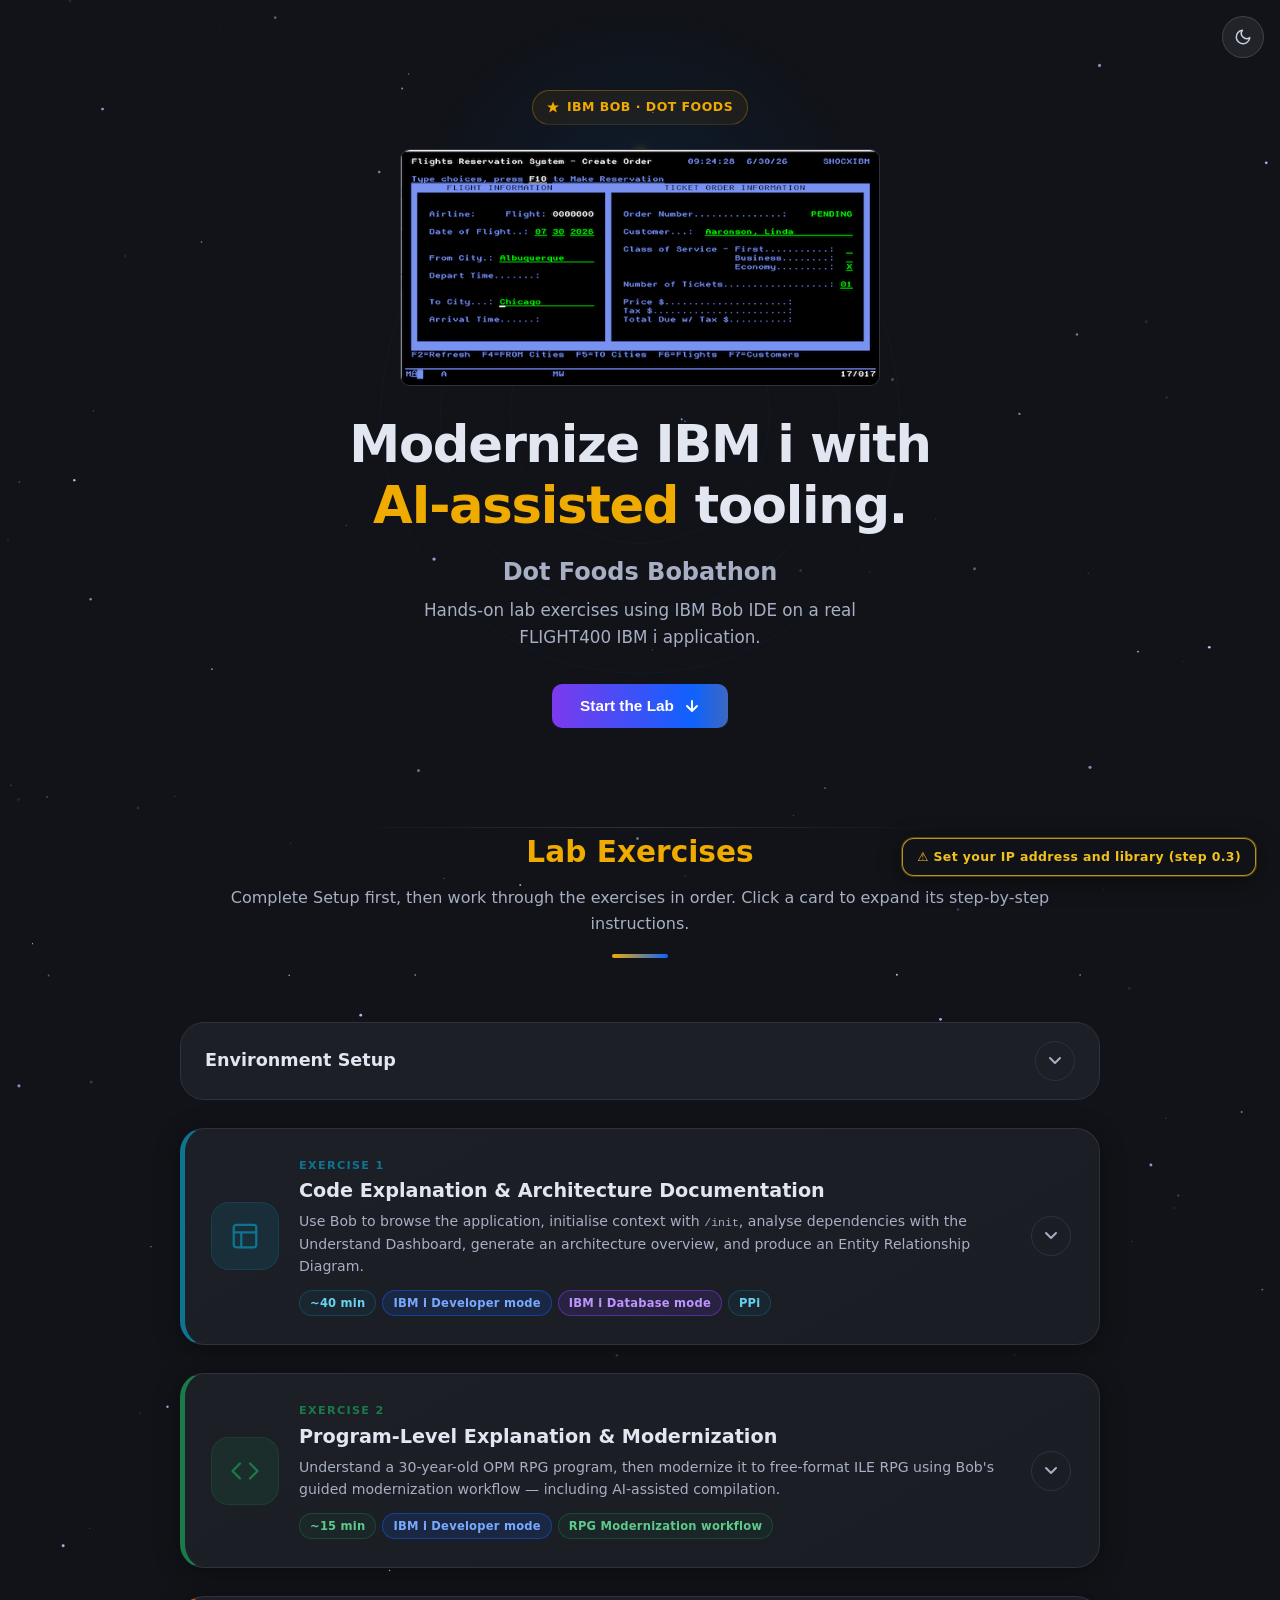
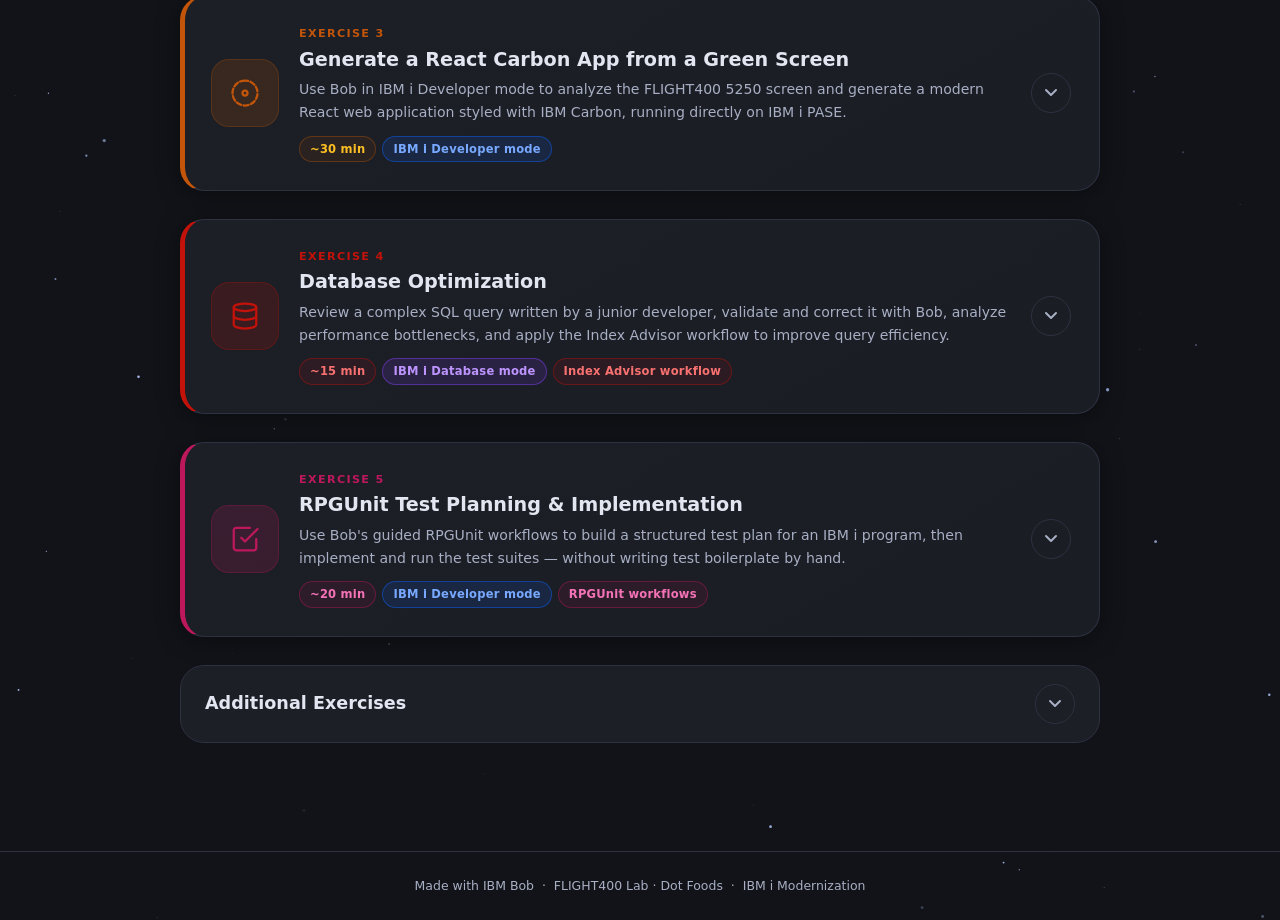
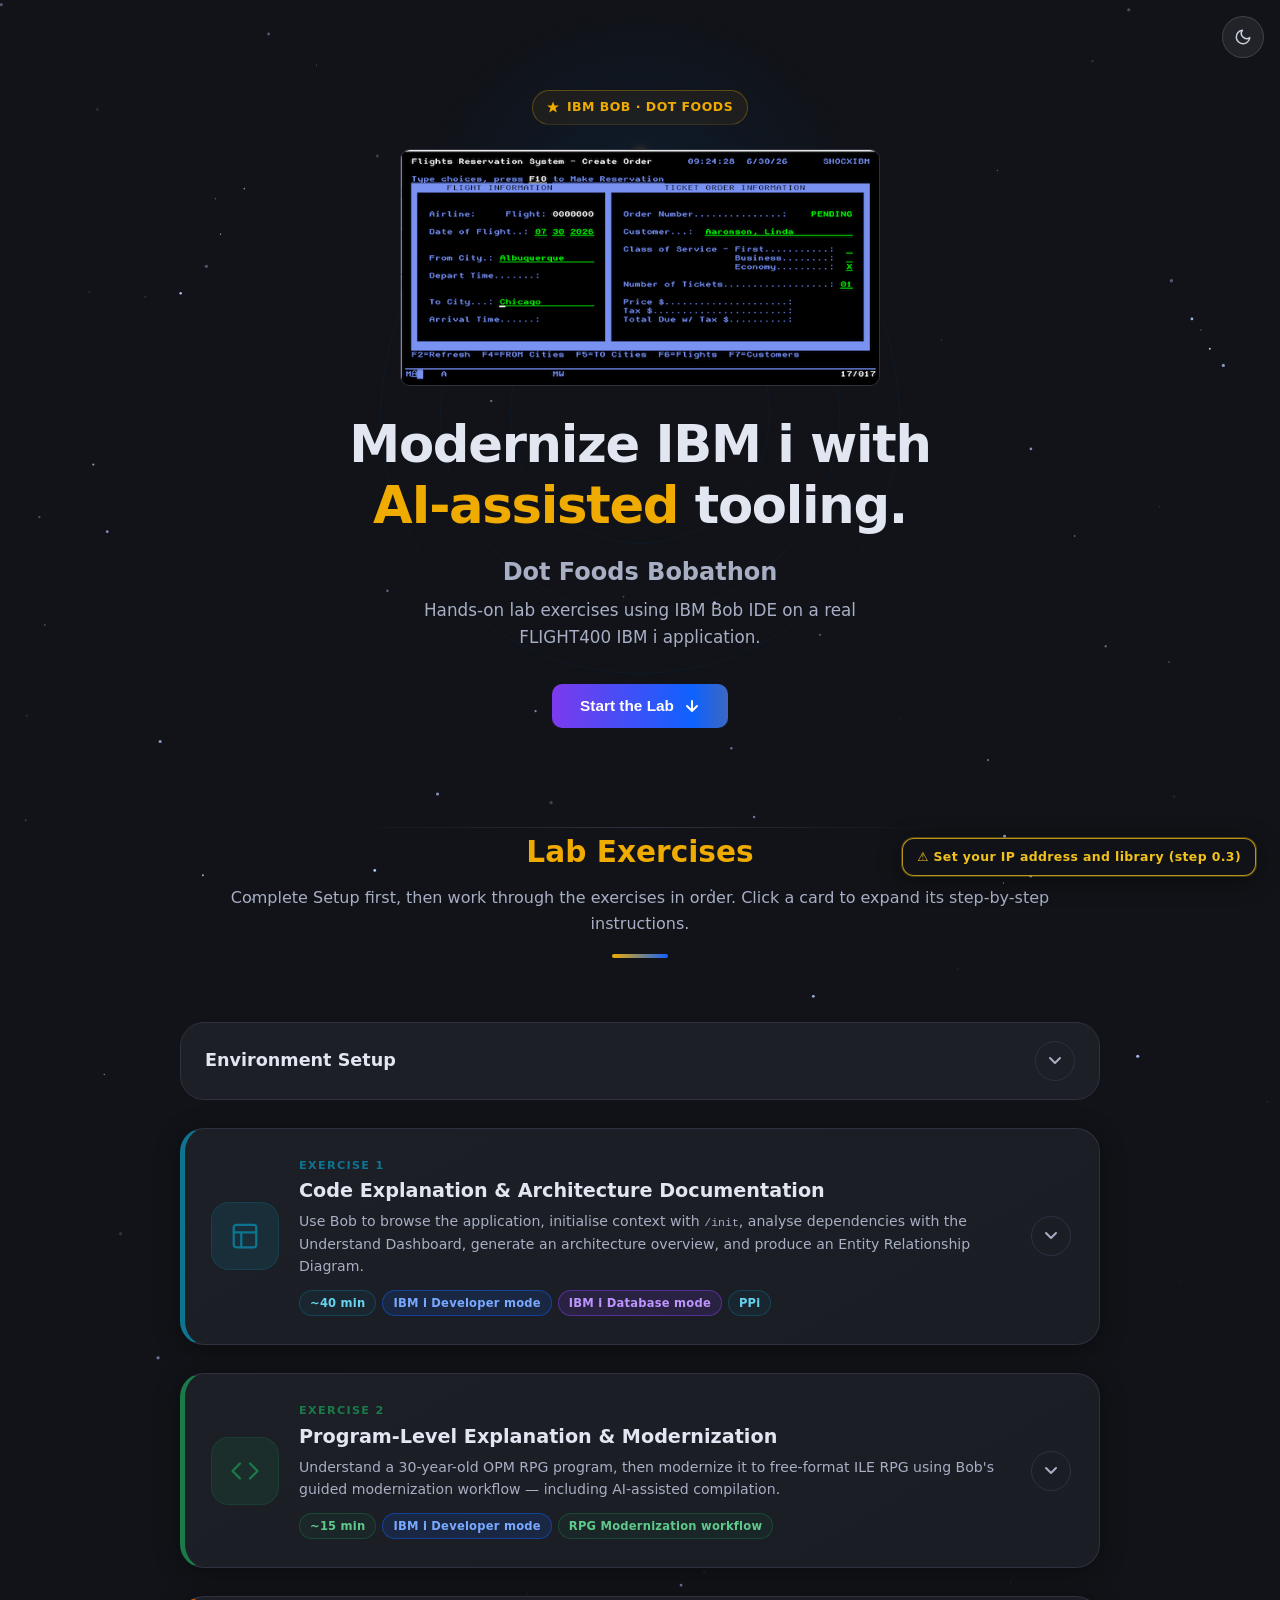
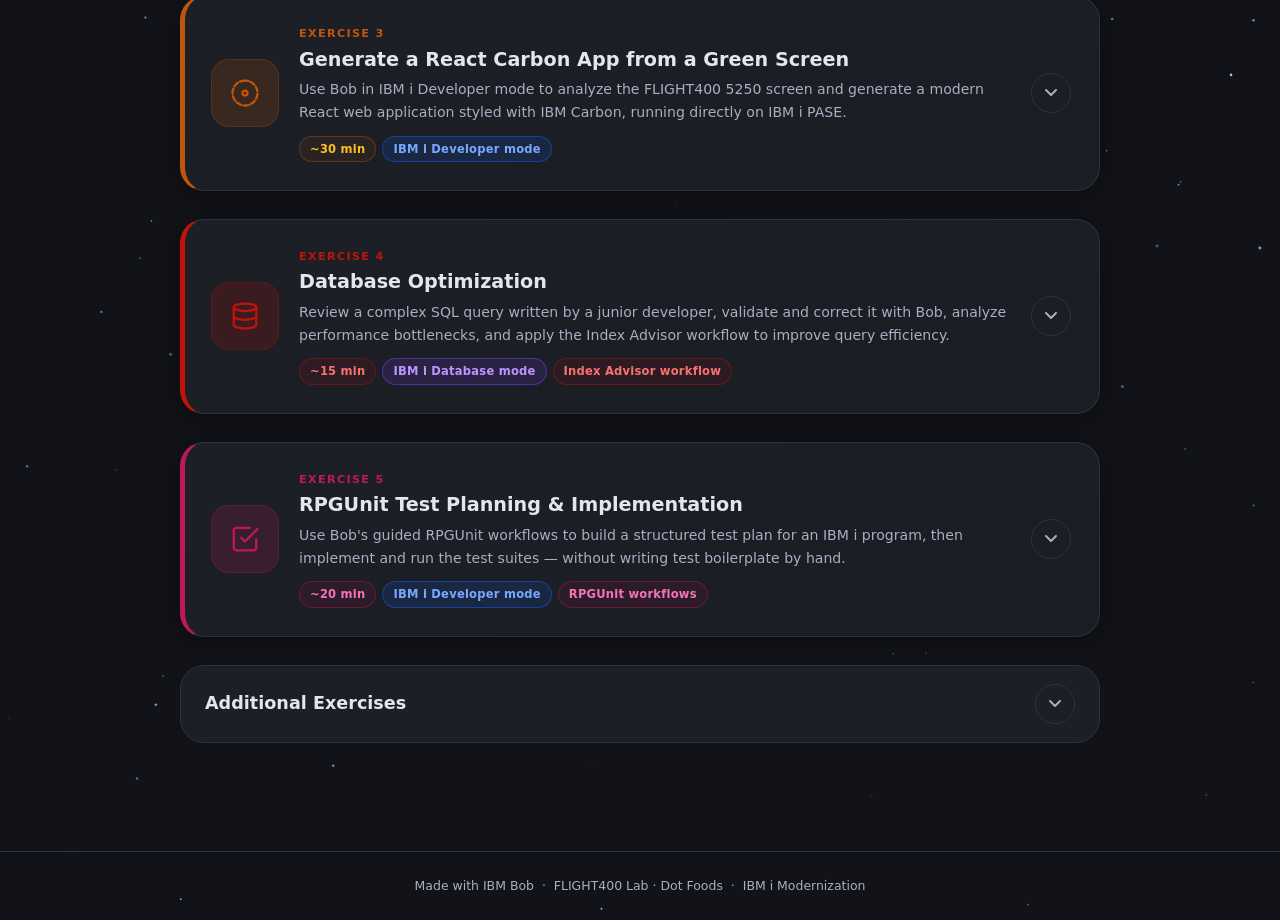
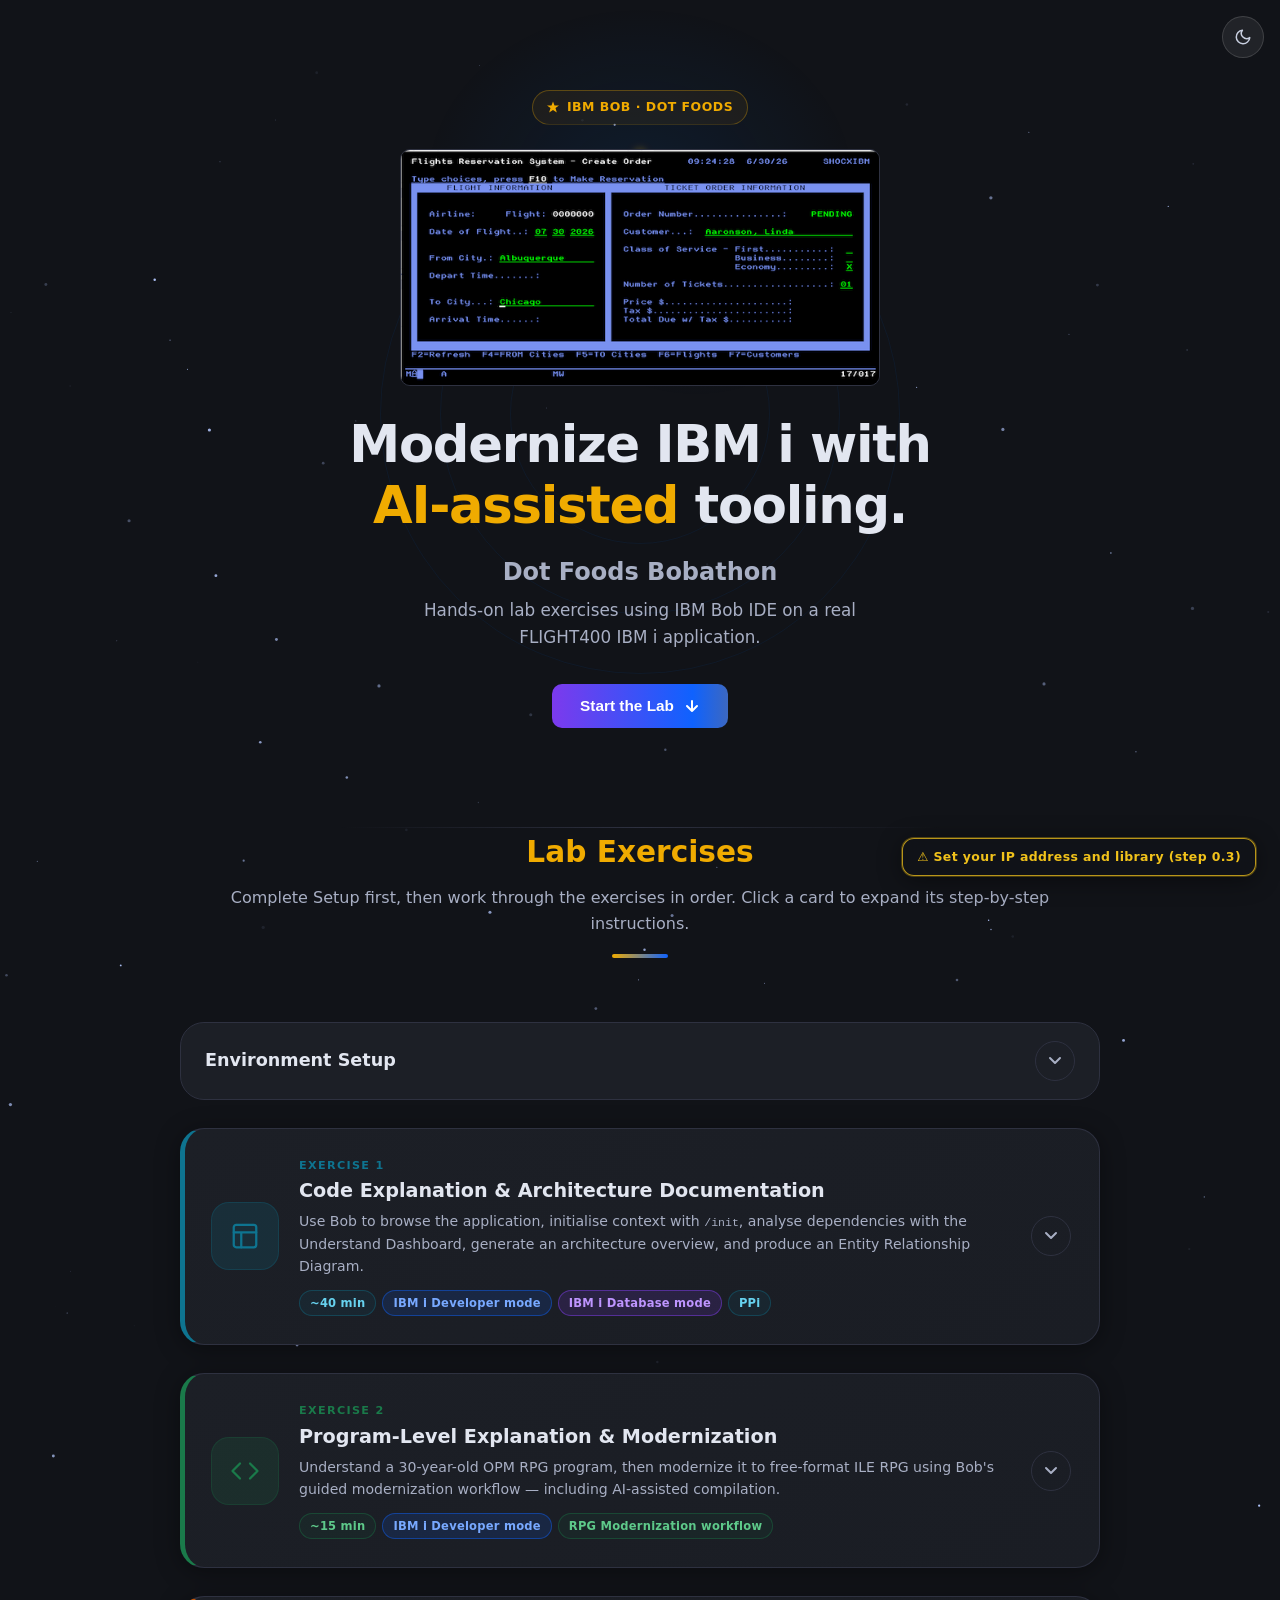
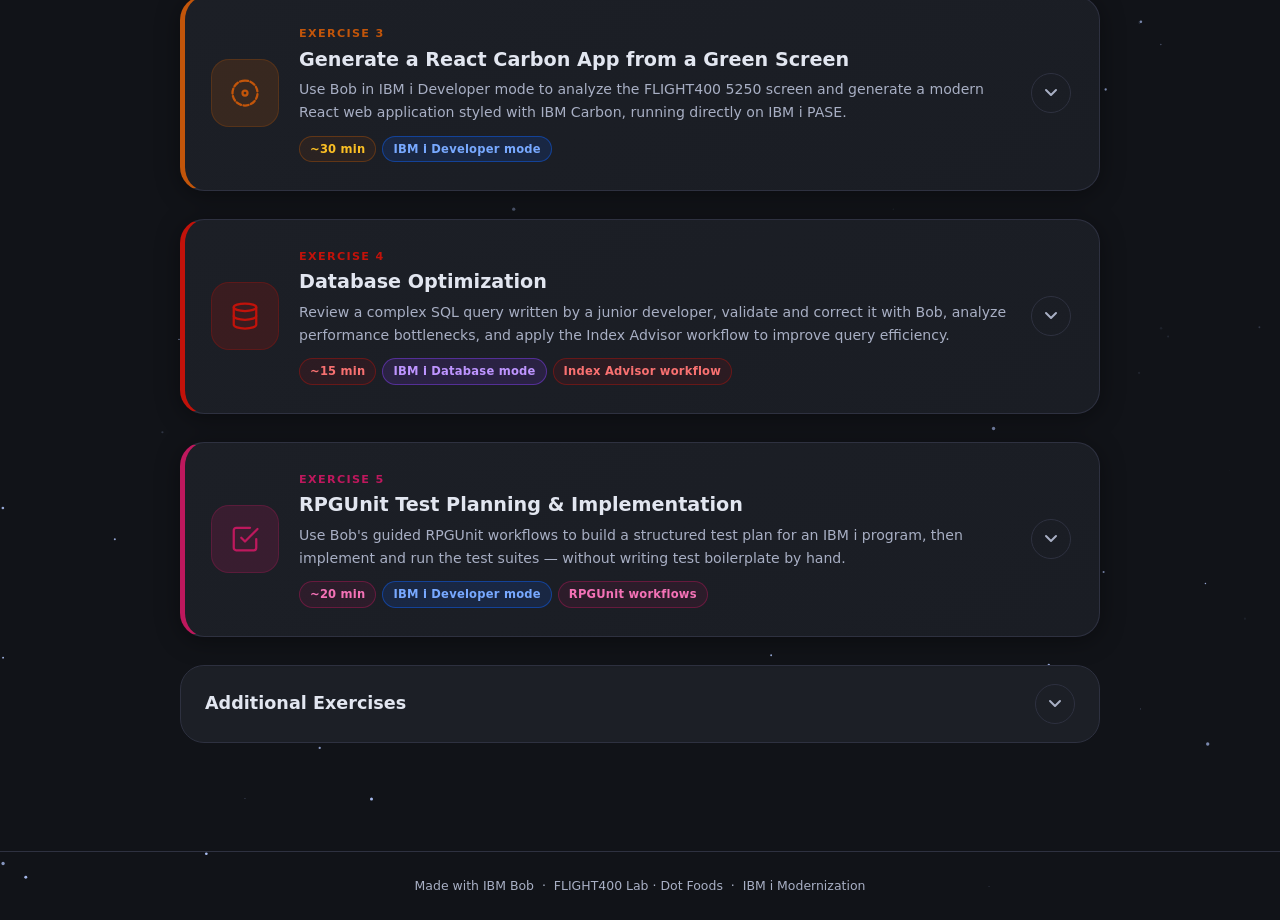
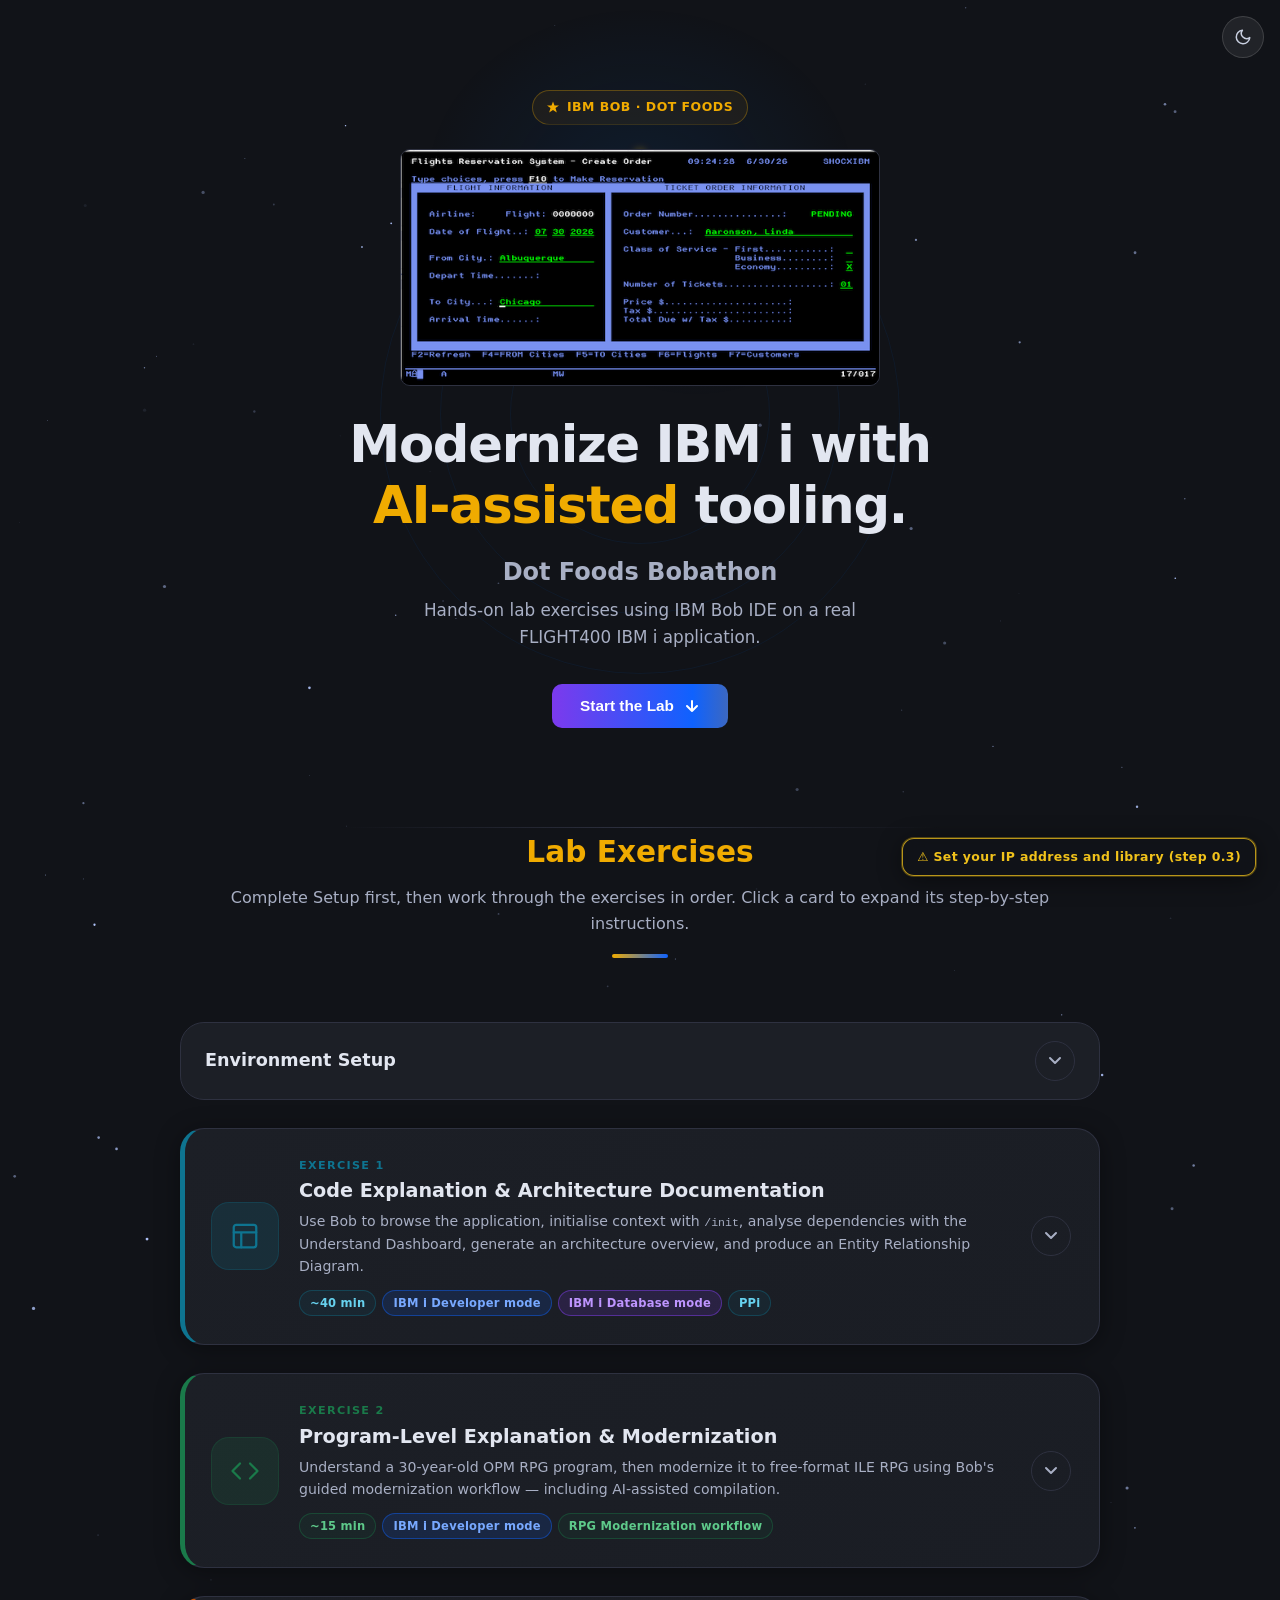
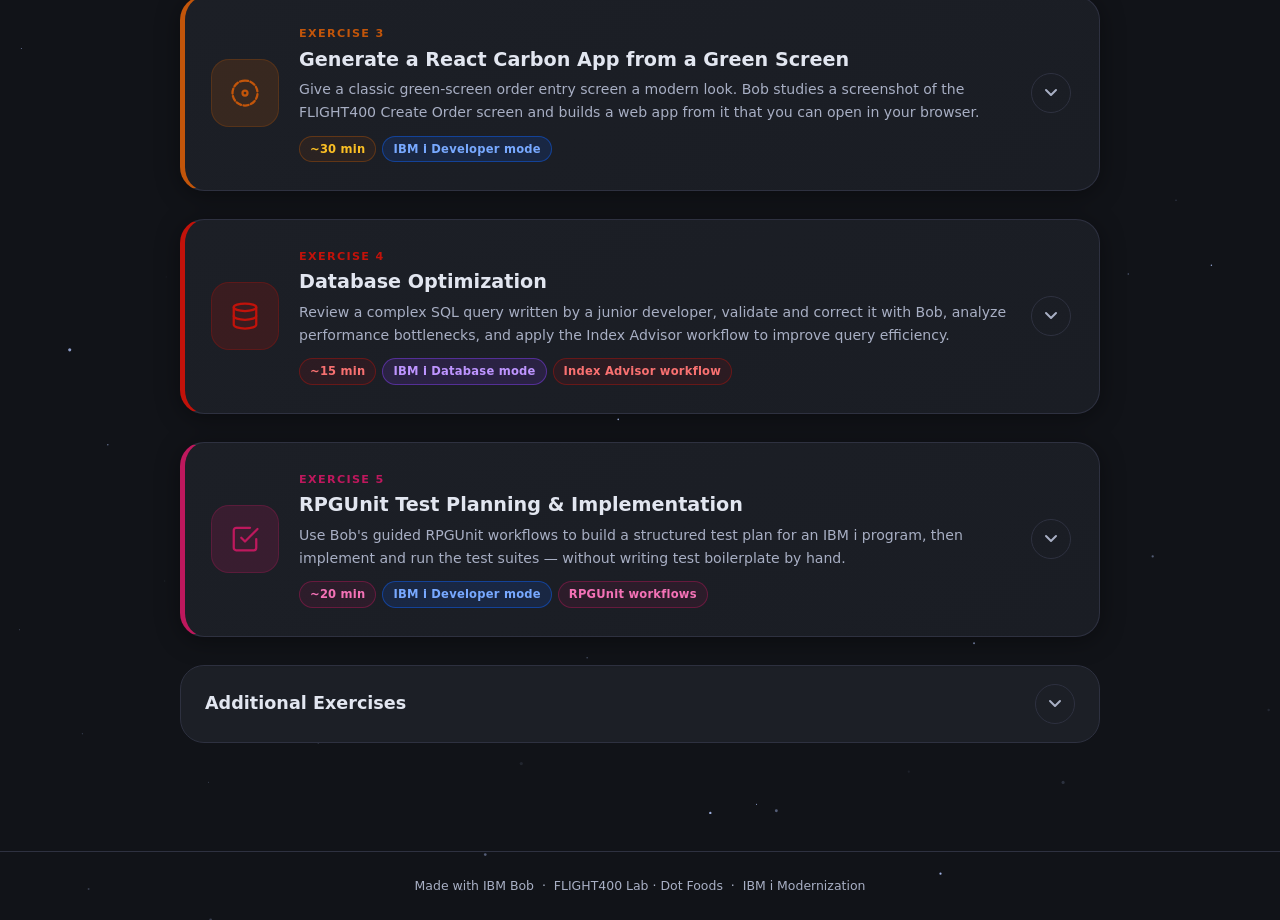
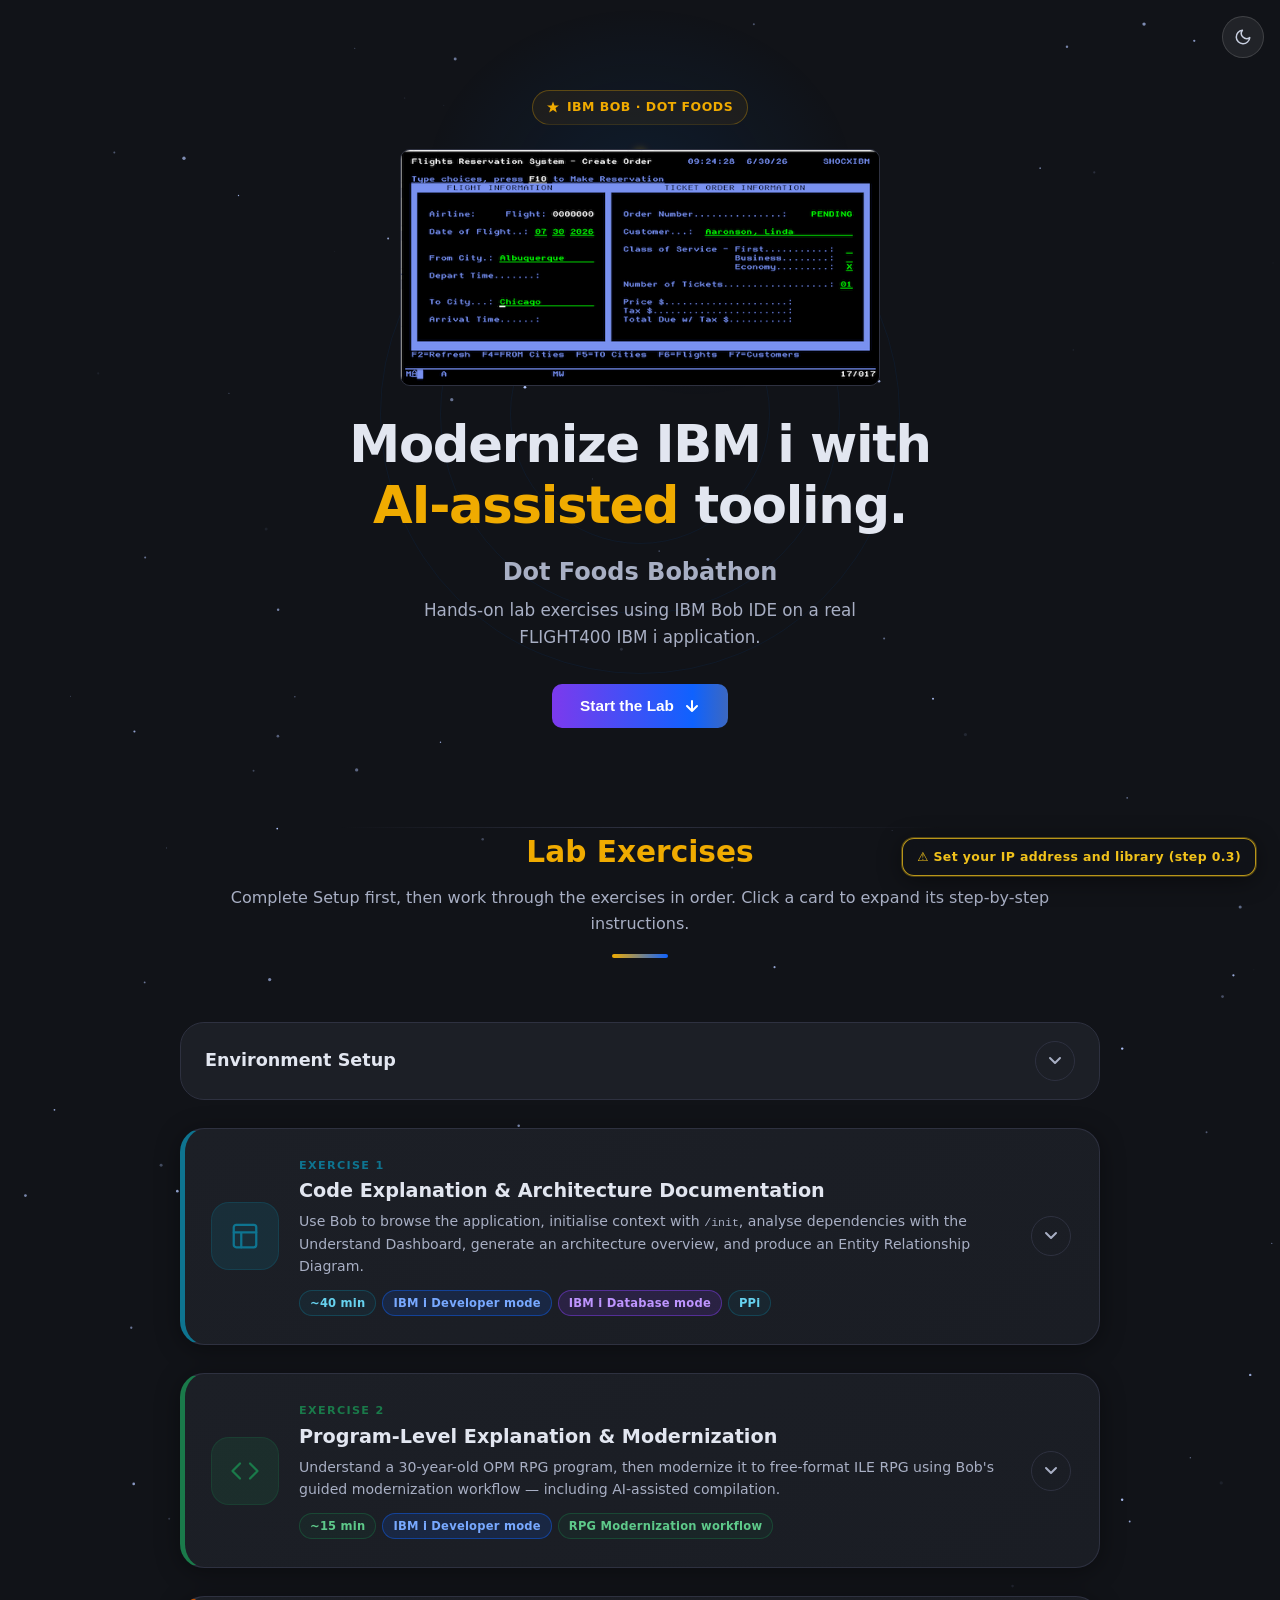
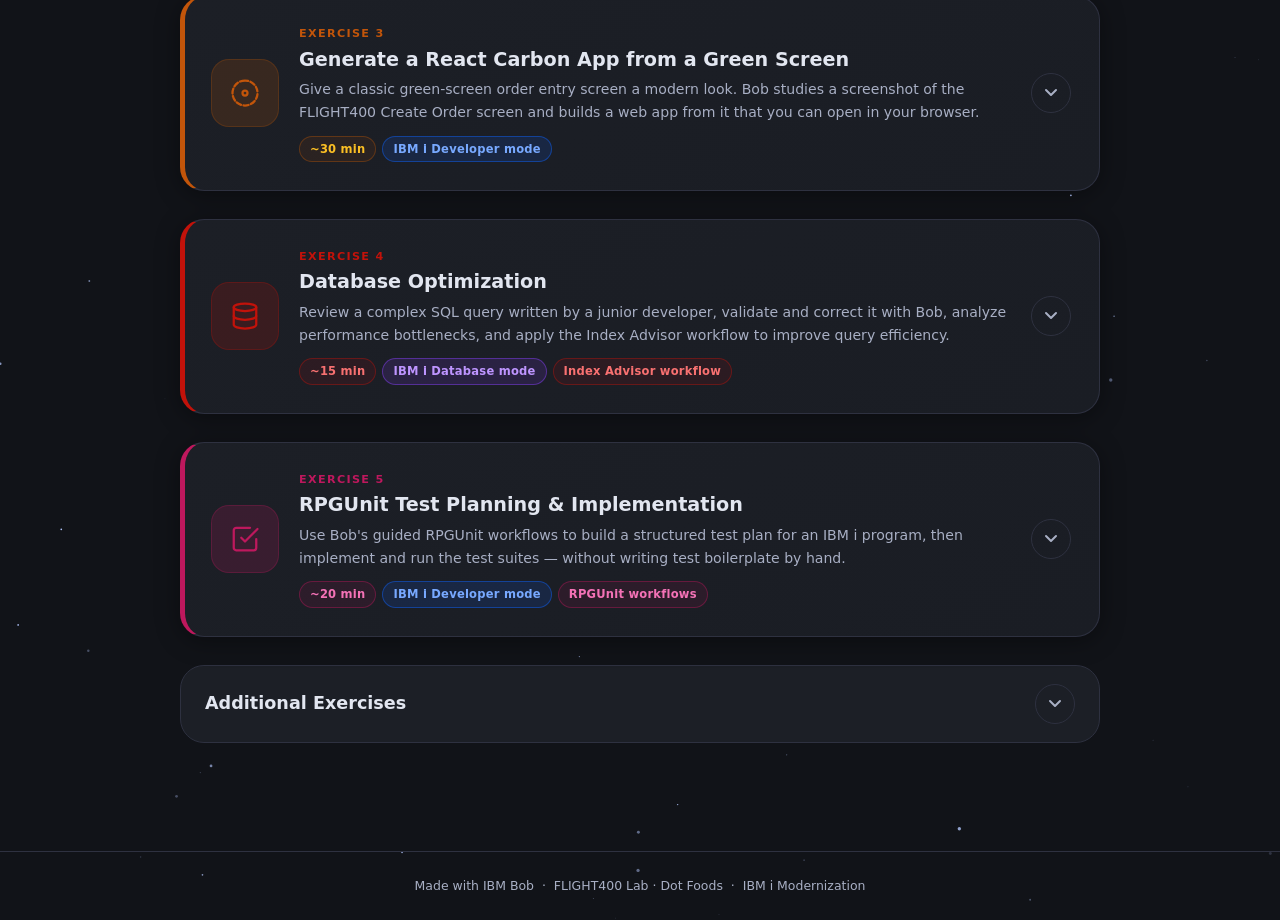
